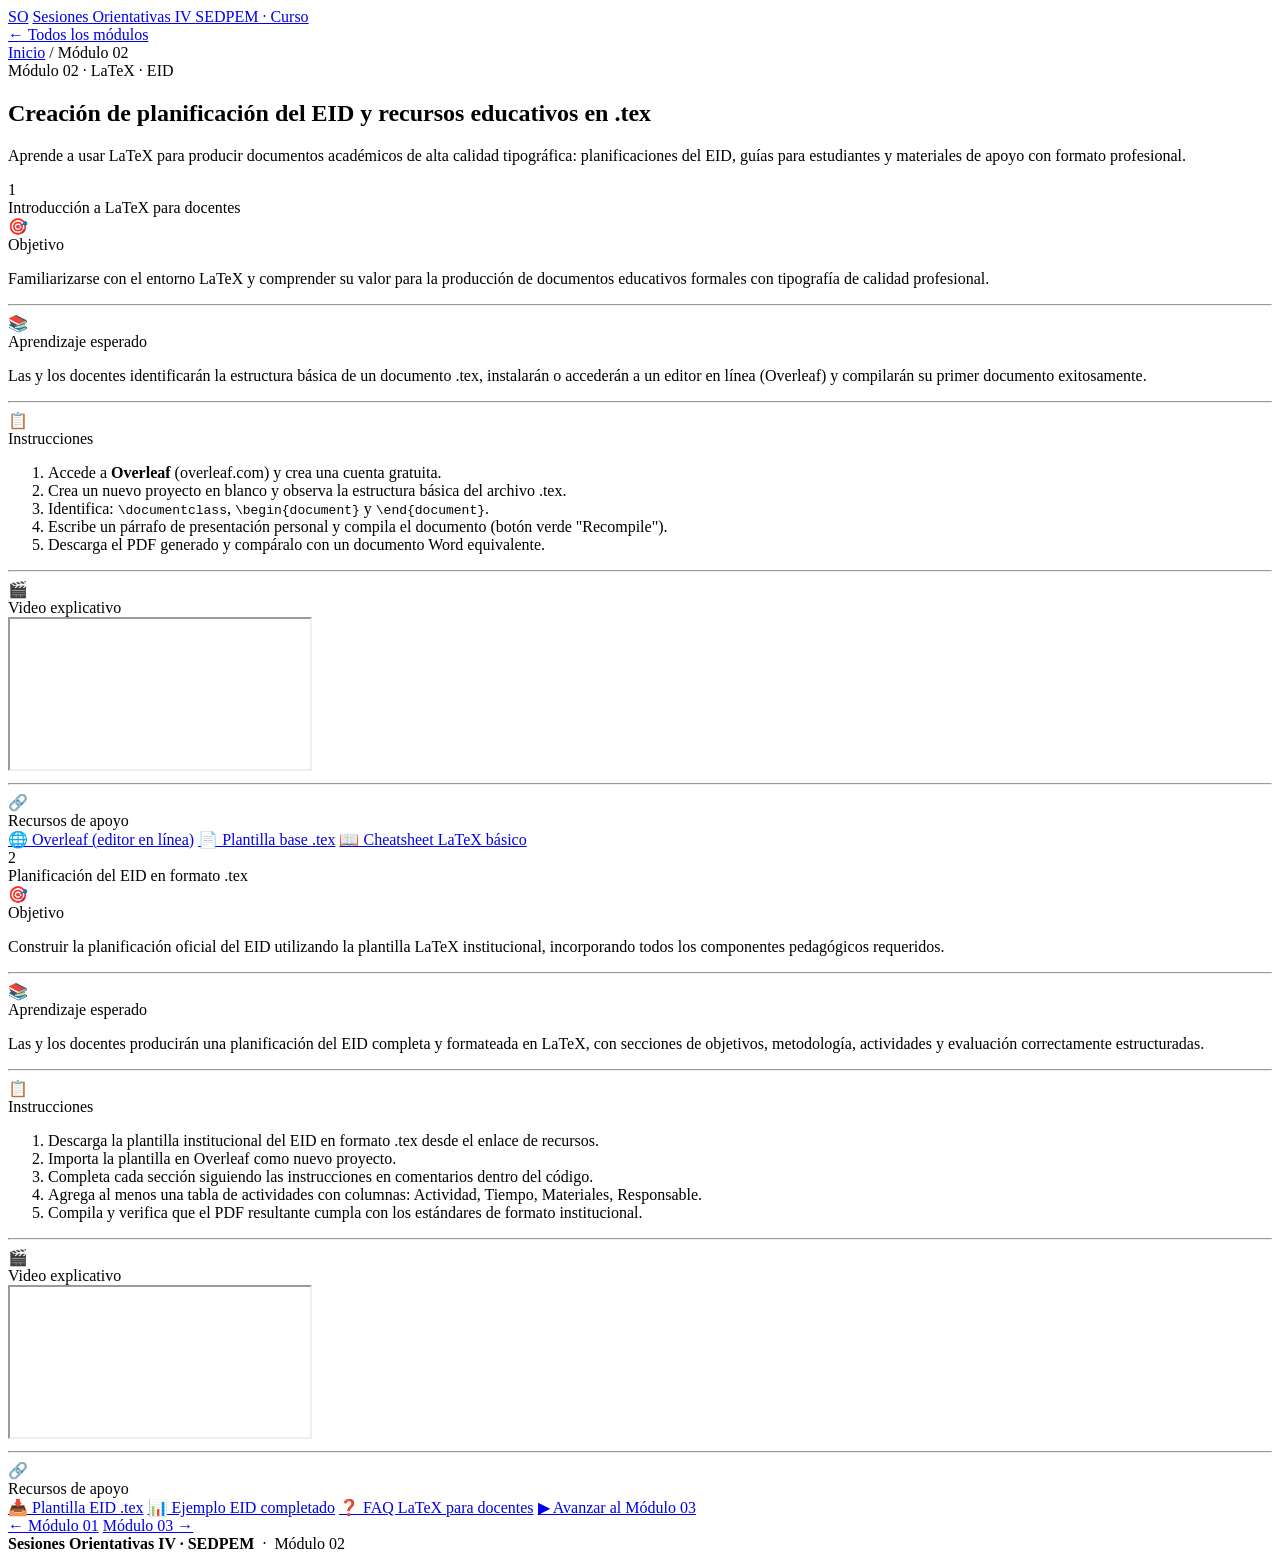
==== modulos/modulo-02.html @ b2e42f97 "Add files via upload" ====
<!DOCTYPE html>
<html lang="es">
<head>
  <meta charset="UTF-8">
  <meta name="viewport" content="width=device-width, initial-scale=1.0">
  <title>Módulo 02 – Sesiones Orientativas IV SEDPEM</title>
  <link rel="stylesheet" href="../css/styles.css">
</head>
<body>

  <header class="site-header">
    <div class="header-inner">
      <a href="../index.html" class="header-logo">SO</a>
      <a href="../index.html" class="header-title">
        Sesiones Orientativas IV
        <span>SEDPEM · Curso</span>
      </a>
      <nav class="header-nav">
        <a href="../index.html">← Todos los módulos</a>
      </nav>
    </div>
  </header>

  <section class="modulo-hero">
    <div class="modulo-hero-inner">
      <div class="breadcrumb">
        <a href="../index.html">Inicio</a>
        <span class="breadcrumb-sep">/</span>
        <span class="breadcrumb-current">Módulo 02</span>
      </div>
      <div class="modulo-hero-num">Módulo 02 · LaTeX · EID</div>
      <h1>Creación de planificación del EID y recursos educativos en .tex</h1>
      <p>Aprende a usar LaTeX para producir documentos académicos de alta calidad tipográfica: planificaciones del EID, guías para estudiantes y materiales de apoyo con formato profesional.</p>
    </div>
  </section>

  <div class="capsulas-container">

    <!-- ── CÁPSULA 1 ── -->
    <article class="capsula">
      <div class="capsula-header">
        <div class="capsula-num">1</div>
        <div class="capsula-titulo">Introducción a LaTeX para docentes</div>
      </div>
      <div class="capsula-body">

        <div class="capsula-bloque">
          <div class="bloque-label"><div class="bloque-label-icon">🎯</div> Objetivo</div>
          <p>Familiarizarse con el entorno LaTeX y comprender su valor para la producción de documentos educativos formales con tipografía de calidad profesional.</p>
        </div>

        <hr class="divider">

        <div class="capsula-bloque">
          <div class="bloque-label"><div class="bloque-label-icon">📚</div> Aprendizaje esperado</div>
          <p>Las y los docentes identificarán la estructura básica de un documento .tex, instalarán o accederán a un editor en línea (Overleaf) y compilarán su primer documento exitosamente.</p>
        </div>

        <hr class="divider">

        <div class="capsula-bloque">
          <div class="bloque-label"><div class="bloque-label-icon">📋</div> Instrucciones</div>
          <ol>
            <li>Accede a <strong>Overleaf</strong> (overleaf.com) y crea una cuenta gratuita.</li>
            <li>Crea un nuevo proyecto en blanco y observa la estructura básica del archivo .tex.</li>
            <li>Identifica: <code>\documentclass</code>, <code>\begin{document}</code> y <code>\end{document}</code>.</li>
            <li>Escribe un párrafo de presentación personal y compila el documento (botón verde "Recompile").</li>
            <li>Descarga el PDF generado y compáralo con un documento Word equivalente.</li>
          </ol>
        </div>

        <hr class="divider">

        <div class="capsula-bloque">
          <div class="bloque-label"><div class="bloque-label-icon">🎬</div> Video explicativo</div>
          <div class="video-wrapper">
            <iframe src="https://www.youtube.com/embed/VIDEO_ID_3" allowfullscreen loading="lazy" title="Introducción a LaTeX"></iframe>
          </div>
        </div>

        <hr class="divider">

        <div class="capsula-bloque">
          <div class="bloque-label"><div class="bloque-label-icon">🔗</div> Recursos de apoyo</div>
          <div class="botones-recursos">
            <a href="https://www.overleaf.com" target="_blank" class="btn-recurso">🌐 Overleaf (editor en línea)</a>
            <a href="#" target="_blank" class="btn-recurso secondary">📄 Plantilla base .tex</a>
            <a href="#" target="_blank" class="btn-recurso secondary">📖 Cheatsheet LaTeX básico</a>
          </div>
        </div>

      </div>
    </article>

    <!-- ── CÁPSULA 2 ── -->
    <article class="capsula">
      <div class="capsula-header">
        <div class="capsula-num">2</div>
        <div class="capsula-titulo">Planificación del EID en formato .tex</div>
      </div>
      <div class="capsula-body">

        <div class="capsula-bloque">
          <div class="bloque-label"><div class="bloque-label-icon">🎯</div> Objetivo</div>
          <p>Construir la planificación oficial del EID utilizando la plantilla LaTeX institucional, incorporando todos los componentes pedagógicos requeridos.</p>
        </div>

        <hr class="divider">

        <div class="capsula-bloque">
          <div class="bloque-label"><div class="bloque-label-icon">📚</div> Aprendizaje esperado</div>
          <p>Las y los docentes producirán una planificación del EID completa y formateada en LaTeX, con secciones de objetivos, metodología, actividades y evaluación correctamente estructuradas.</p>
        </div>

        <hr class="divider">

        <div class="capsula-bloque">
          <div class="bloque-label"><div class="bloque-label-icon">📋</div> Instrucciones</div>
          <ol>
            <li>Descarga la plantilla institucional del EID en formato .tex desde el enlace de recursos.</li>
            <li>Importa la plantilla en Overleaf como nuevo proyecto.</li>
            <li>Completa cada sección siguiendo las instrucciones en comentarios dentro del código.</li>
            <li>Agrega al menos una tabla de actividades con columnas: Actividad, Tiempo, Materiales, Responsable.</li>
            <li>Compila y verifica que el PDF resultante cumpla con los estándares de formato institucional.</li>
          </ol>
        </div>

        <hr class="divider">

        <div class="capsula-bloque">
          <div class="bloque-label"><div class="bloque-label-icon">🎬</div> Video explicativo</div>
          <div class="video-wrapper">
            <iframe src="https://www.youtube.com/embed/VIDEO_ID_4" allowfullscreen loading="lazy" title="Planificación EID en LaTeX"></iframe>
          </div>
        </div>

        <hr class="divider">

        <div class="capsula-bloque">
          <div class="bloque-label"><div class="bloque-label-icon">🔗</div> Recursos de apoyo</div>
          <div class="botones-recursos">
            <a href="#" target="_blank" class="btn-recurso">📥 Plantilla EID .tex</a>
            <a href="#" target="_blank" class="btn-recurso secondary">📊 Ejemplo EID completado</a>
            <a href="#" target="_blank" class="btn-recurso secondary">❓ FAQ LaTeX para docentes</a>
            <a href="modulo-03.html" class="btn-recurso dorado">▶ Avanzar al Módulo 03</a>
          </div>
        </div>

      </div>
    </article>

  </div>

  <div class="nav-modulos">
    <a href="modulo-01.html" class="nav-btn">← Módulo 01</a>
    <a href="modulo-03.html" class="nav-btn">Módulo 03 →</a>
  </div>

  <footer class="site-footer">
    <strong>Sesiones Orientativas IV · SEDPEM</strong> &nbsp;·&nbsp; Módulo 02
  </footer>

</body>
</html>
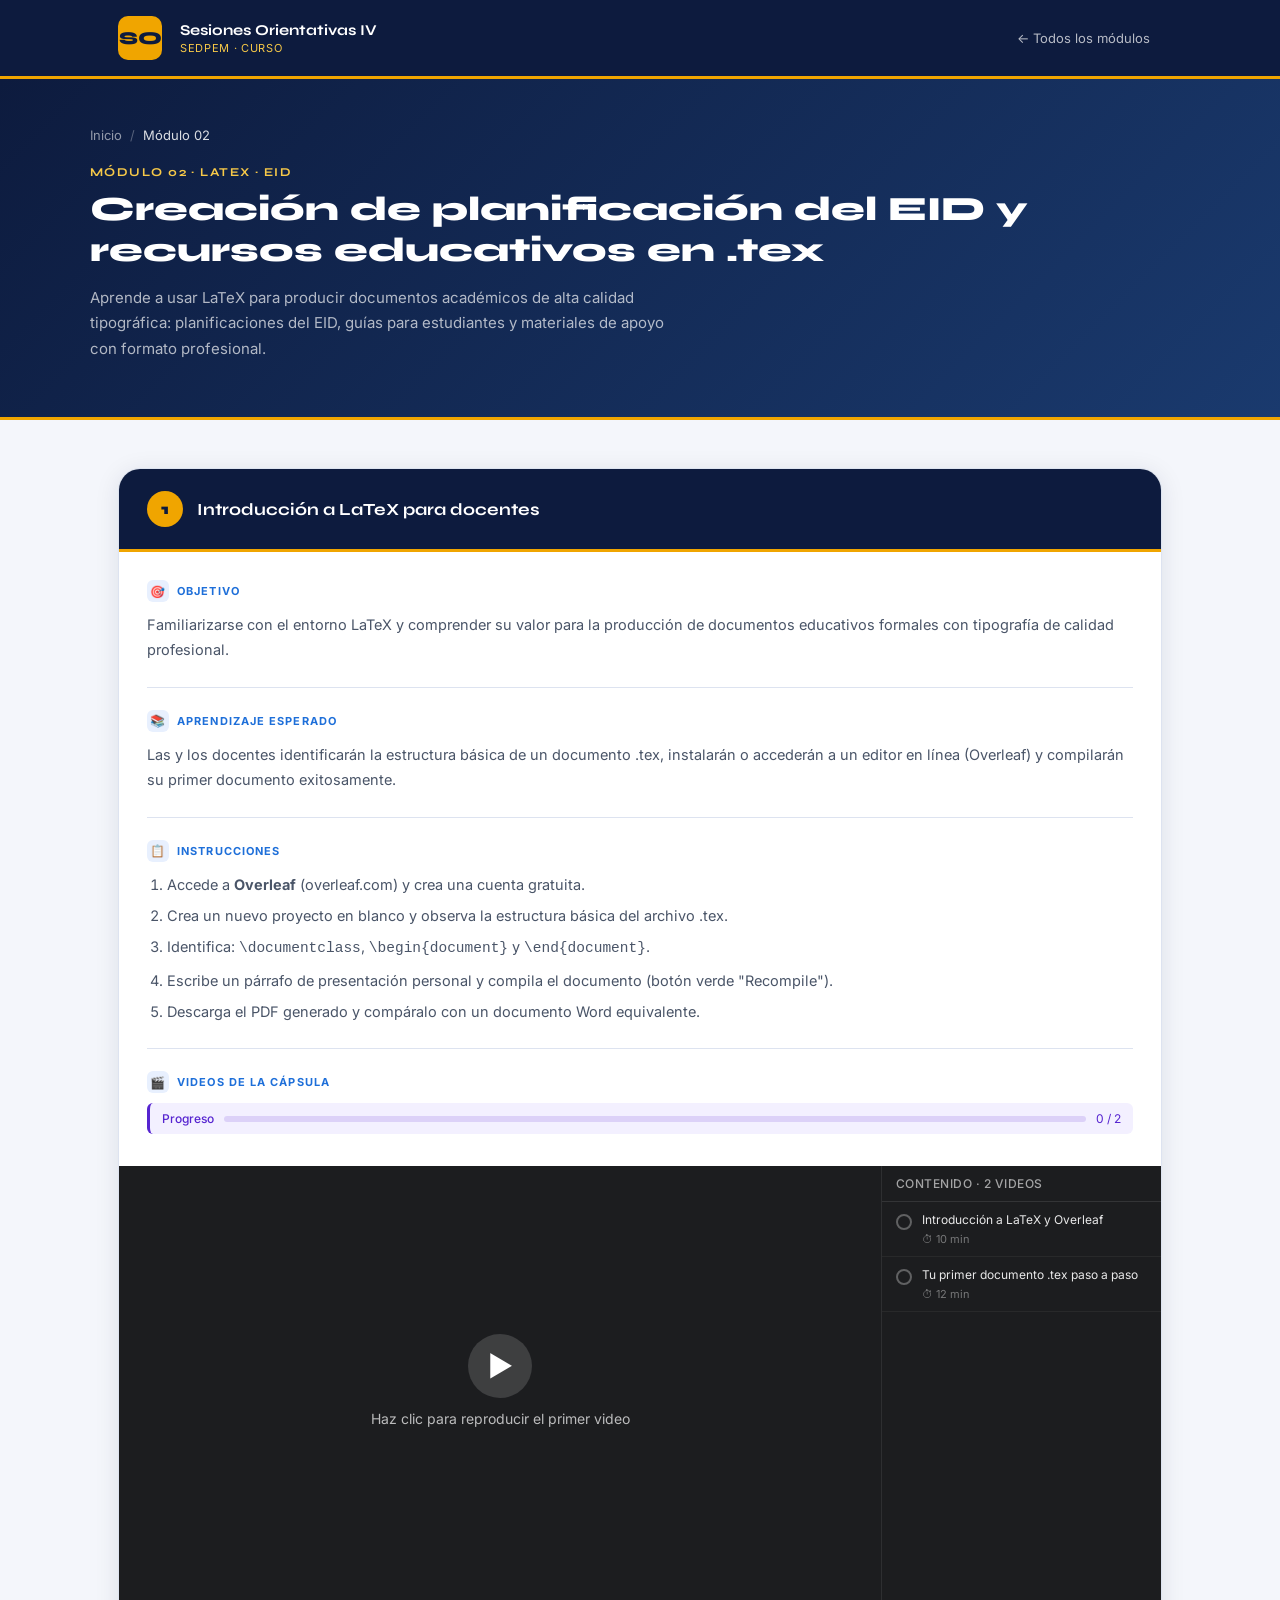
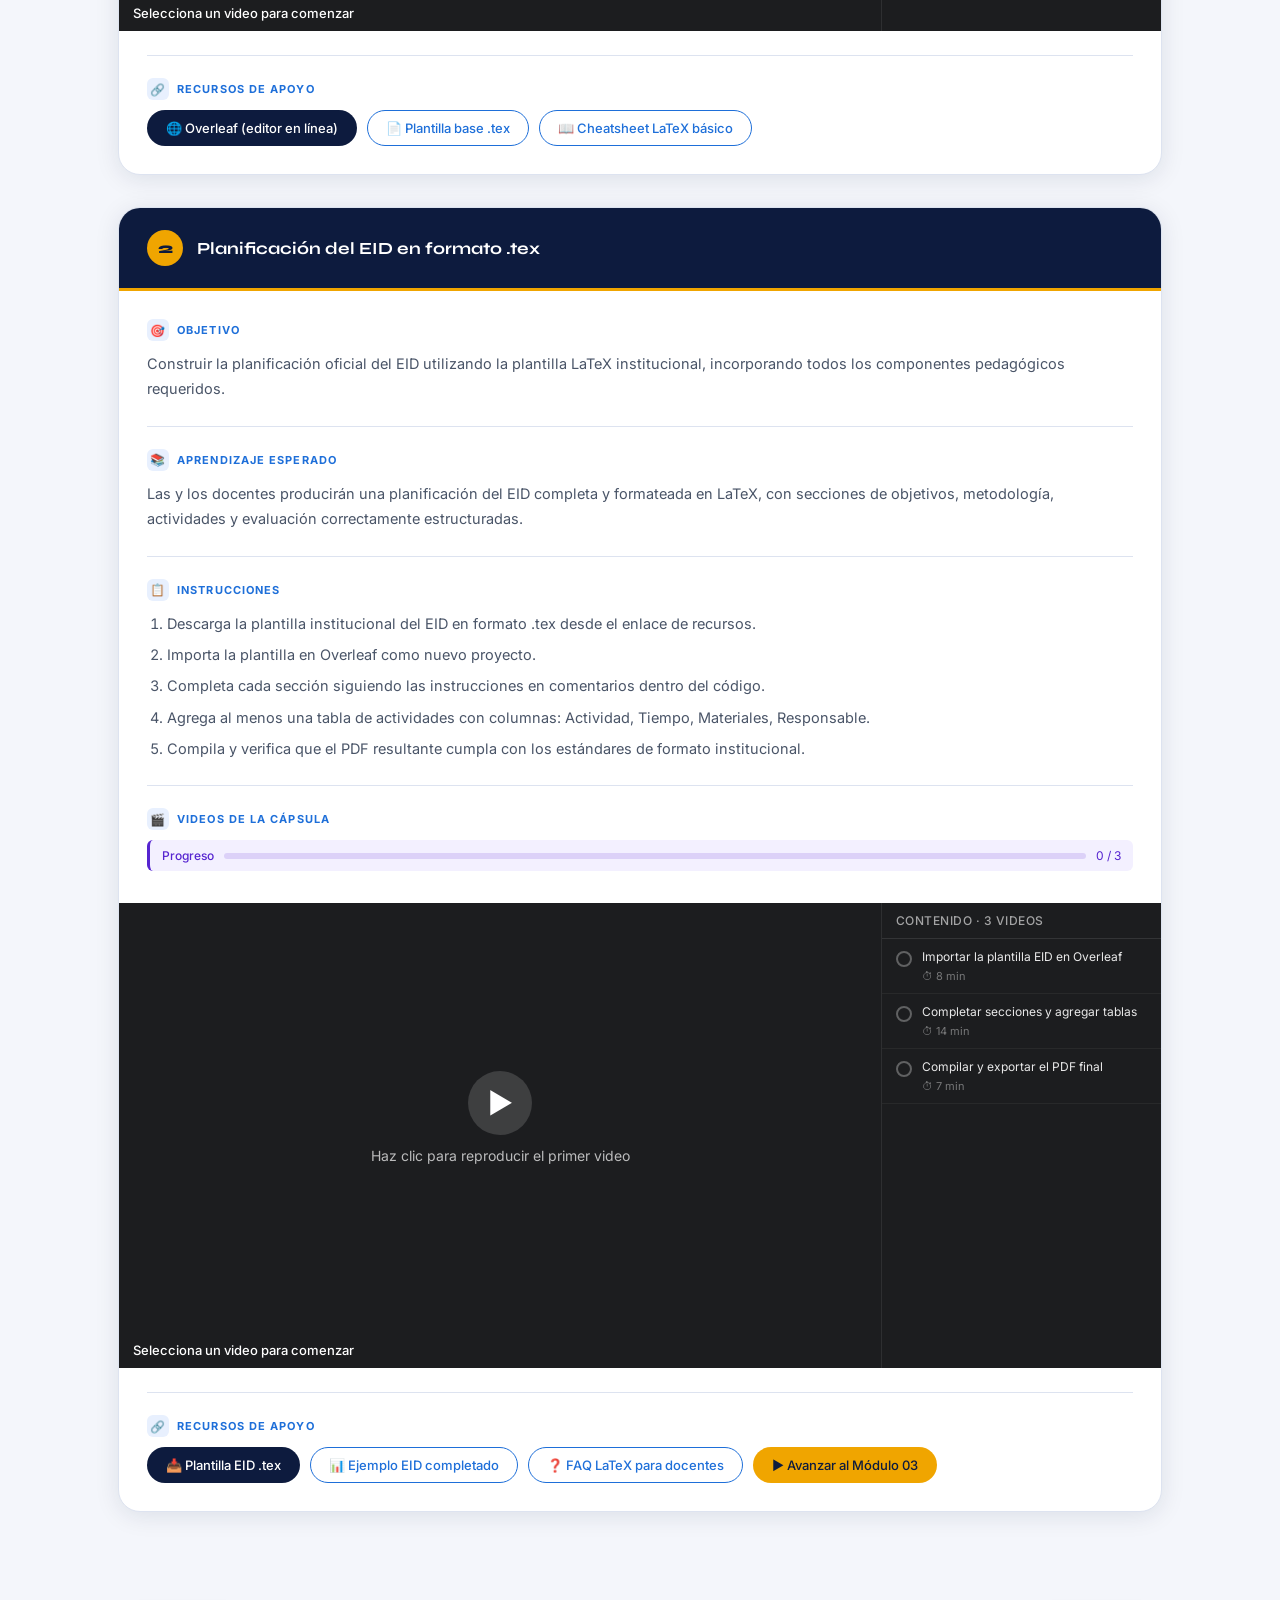
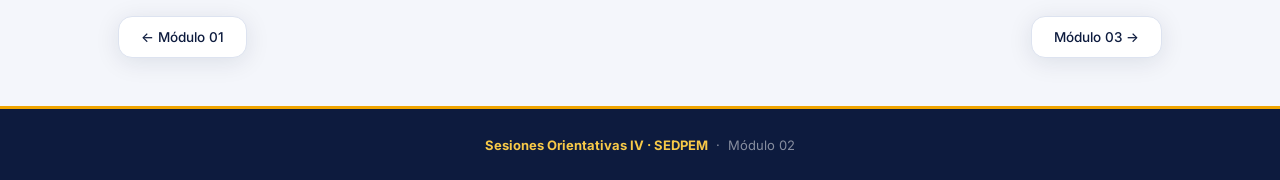
==== commit 2c55d57c: "Update modulo-02.html" ====
--- a/modulos/modulo-02.html
+++ b/modulos/modulo-02.html
@@ -71,10 +71,61 @@
 
         <hr class="divider">
 
-        <div class="capsula-bloque">
-          <div class="bloque-label"><div class="bloque-label-icon">🎬</div> Video explicativo</div>
-          <div class="video-wrapper">
-            <iframe src="https://www.youtube.com/embed/VIDEO_ID_3" allowfullscreen loading="lazy" title="Introducción a LaTeX"></iframe>
+        <!-- ── VIDEO PLAYER CÁPSULA 1 ── -->
+        <div class="capsula-bloque video-bloque-fullwidth">
+          <div style="padding: 0 28px 1rem;">
+            <div class="bloque-label"><div class="bloque-label-icon">🎬</div> Videos de la cápsula</div>
+            <div class="capsula-progress" id="progress-c1">
+              <span class="progress-label">Progreso</span>
+              <div class="progress-bar-track">
+                <div class="progress-bar-fill" id="fill-c1" style="width: 0%"></div>
+              </div>
+              <span class="progress-count" id="count-c1">0 / 2</span>
+            </div>
+          </div>
+
+          <div class="video-player-section">
+            <div class="video-player-layout">
+
+              <div class="video-main">
+                <div class="video-embed-wrapper">
+                  <div class="video-placeholder" id="placeholder-c1" onclick="playVideo('c1', 0)">
+                    <div class="video-placeholder-icon">▶</div>
+                    <div class="video-placeholder-title">Haz clic para reproducir el primer video</div>
+                  </div>
+                  <iframe id="player-c1" src="" allowfullscreen loading="lazy" title="Video cápsula 1" style="display:none;"></iframe>
+                </div>
+                <div class="video-info-bar">
+                  <span class="video-info-title" id="title-c1">Selecciona un video para comenzar</span>
+                  <span class="video-info-meta" id="meta-c1"></span>
+                </div>
+              </div>
+
+              <div class="video-sidebar">
+                <div class="sidebar-header">Contenido · 2 videos</div>
+                <div class="sidebar-list" id="list-c1">
+
+                  <div class="video-item" onclick="playVideo('c1', 0)" data-index="0">
+                    <div class="item-check" id="check-c1-0"></div>
+                    <div class="item-info">
+                      <div class="item-title">Introducción a LaTeX y Overleaf</div>
+                      <div class="item-now-playing">▶ Reproduciendo</div>
+                      <div class="item-duration">⏱ 10 min</div>
+                    </div>
+                  </div>
+
+                  <div class="video-item" onclick="playVideo('c1', 1)" data-index="1">
+                    <div class="item-check" id="check-c1-1"></div>
+                    <div class="item-info">
+                      <div class="item-title">Tu primer documento .tex paso a paso</div>
+                      <div class="item-now-playing">▶ Reproduciendo</div>
+                      <div class="item-duration">⏱ 12 min</div>
+                    </div>
+                  </div>
+
+                </div>
+              </div>
+            </div>
           </div>
         </div>
 
@@ -127,10 +178,70 @@
 
         <hr class="divider">
 
-        <div class="capsula-bloque">
-          <div class="bloque-label"><div class="bloque-label-icon">🎬</div> Video explicativo</div>
-          <div class="video-wrapper">
-            <iframe src="https://www.youtube.com/embed/VIDEO_ID_4" allowfullscreen loading="lazy" title="Planificación EID en LaTeX"></iframe>
+        <!-- ── VIDEO PLAYER CÁPSULA 2 ── -->
+        <div class="capsula-bloque video-bloque-fullwidth">
+          <div style="padding: 0 28px 1rem;">
+            <div class="bloque-label"><div class="bloque-label-icon">🎬</div> Videos de la cápsula</div>
+            <div class="capsula-progress" id="progress-c2">
+              <span class="progress-label">Progreso</span>
+              <div class="progress-bar-track">
+                <div class="progress-bar-fill" id="fill-c2" style="width: 0%"></div>
+              </div>
+              <span class="progress-count" id="count-c2">0 / 3</span>
+            </div>
+          </div>
+
+          <div class="video-player-section">
+            <div class="video-player-layout">
+
+              <div class="video-main">
+                <div class="video-embed-wrapper">
+                  <div class="video-placeholder" id="placeholder-c2" onclick="playVideo('c2', 0)">
+                    <div class="video-placeholder-icon">▶</div>
+                    <div class="video-placeholder-title">Haz clic para reproducir el primer video</div>
+                  </div>
+                  <iframe id="player-c2" src="" allowfullscreen loading="lazy" title="Video cápsula 2" style="display:none;"></iframe>
+                </div>
+                <div class="video-info-bar">
+                  <span class="video-info-title" id="title-c2">Selecciona un video para comenzar</span>
+                  <span class="video-info-meta" id="meta-c2"></span>
+                </div>
+              </div>
+
+              <div class="video-sidebar">
+                <div class="sidebar-header">Contenido · 3 videos</div>
+                <div class="sidebar-list" id="list-c2">
+
+                  <div class="video-item" onclick="playVideo('c2', 0)" data-index="0">
+                    <div class="item-check" id="check-c2-0"></div>
+                    <div class="item-info">
+                      <div class="item-title">Importar la plantilla EID en Overleaf</div>
+                      <div class="item-now-playing">▶ Reproduciendo</div>
+                      <div class="item-duration">⏱ 8 min</div>
+                    </div>
+                  </div>
+
+                  <div class="video-item" onclick="playVideo('c2', 1)" data-index="1">
+                    <div class="item-check" id="check-c2-1"></div>
+                    <div class="item-info">
+                      <div class="item-title">Completar secciones y agregar tablas</div>
+                      <div class="item-now-playing">▶ Reproduciendo</div>
+                      <div class="item-duration">⏱ 14 min</div>
+                    </div>
+                  </div>
+
+                  <div class="video-item" onclick="playVideo('c2', 2)" data-index="2">
+                    <div class="item-check" id="check-c2-2"></div>
+                    <div class="item-info">
+                      <div class="item-title">Compilar y exportar el PDF final</div>
+                      <div class="item-now-playing">▶ Reproduciendo</div>
+                      <div class="item-duration">⏱ 7 min</div>
+                    </div>
+                  </div>
+
+                </div>
+              </div>
+            </div>
           </div>
         </div>
 
@@ -160,5 +271,60 @@
     <strong>Sesiones Orientativas IV · SEDPEM</strong> &nbsp;·&nbsp; Módulo 02
   </footer>
 
+  <script>
+    const videoData = {
+      c1: [
+        { id: 'VIDEO_ID_1A', title: 'Introducción a LaTeX y Overleaf',           duration: '10 min' },
+        { id: 'VIDEO_ID_1B', title: 'Tu primer documento .tex paso a paso',       duration: '12 min' },
+      ],
+      c2: [
+        { id: 'VIDEO_ID_2A', title: 'Importar la plantilla EID en Overleaf',      duration: '8 min'  },
+        { id: 'VIDEO_ID_2B', title: 'Completar secciones y agregar tablas',       duration: '14 min' },
+        { id: 'VIDEO_ID_2C', title: 'Compilar y exportar el PDF final',           duration: '7 min'  },
+      ]
+    };
+
+    const watched = { c1: new Set(), c2: new Set() };
+
+    function playVideo(capsule, index) {
+      const video = videoData[capsule][index];
+
+      const placeholder = document.getElementById('placeholder-' + capsule);
+      const player      = document.getElementById('player-' + capsule);
+      placeholder.style.display = 'none';
+      player.style.display      = 'block';
+      player.src = 'https://www.youtube.com/embed/' + video.id + '?autoplay=1&rel=0';
+
+      document.getElementById('title-' + capsule).textContent = video.title;
+      document.getElementById('meta-'  + capsule).textContent = video.duration;
+
+      document.querySelectorAll('#list-' + capsule + ' .video-item').forEach((item, i) => {
+        item.classList.toggle('active', i === index);
+      });
+
+      watched[capsule].add(index);
+      updateProgress(capsule);
+    }
+
+    function updateProgress(capsule) {
+      const total = videoData[capsule].length;
+      const done  = watched[capsule].size;
+      const pct   = Math.round((done / total) * 100);
+
+      document.getElementById('fill-'  + capsule).style.width  = pct + '%';
+      document.getElementById('count-' + capsule).textContent  = done + ' / ' + total;
+
+      watched[capsule].forEach(i => {
+        const check = document.getElementById('check-' + capsule + '-' + i);
+        if (check) {
+          check.style.background  = '#5624d0';
+          check.style.borderColor = '#5624d0';
+          check.textContent       = '✓';
+          check.closest('.video-item').classList.add('completed');
+        }
+      });
+    }
+  </script>
+
 </body>
 </html>
--- a/css/styles.css
+++ b/css/styles.css
@@ -0,0 +1,814 @@
+@import url('https://fonts.googleapis.com/css2?family=Syne:wght@400;600;700;800&family=Inter:wght@400;500;600&display=swap');
+
+:root {
+  --azul-oscuro: #0d1b3e;
+  --azul-medio: #1a3a6e;
+  --azul-acento: #1e6fd9;
+  --azul-claro: #4a9ff5;
+  --dorado: #f0a500;
+  --dorado-claro: #f7c948;
+  --blanco: #ffffff;
+  --gris-claro: #f4f6fb;
+  --gris-texto: #4a5568;
+  --borde: #dde3f0;
+  --sombra: 0 4px 24px rgba(13, 27, 62, 0.10);
+  --sombra-hover: 0 8px 32px rgba(13, 27, 62, 0.18);
+  --radio: 14px;
+  --radio-grande: 22px;
+}
+
+*, *::before, *::after { box-sizing: border-box; margin: 0; padding: 0; }
+
+html { scroll-behavior: smooth; }
+
+body {
+  font-family: 'Inter', sans-serif;
+  background: var(--gris-claro);
+  color: var(--azul-oscuro);
+  min-height: 100vh;
+}
+
+/* ── HEADER ─────────────────────────────────────────────── */
+.site-header {
+  background: var(--azul-oscuro);
+  padding: 0;
+  position: sticky;
+  top: 0;
+  z-index: 100;
+  border-bottom: 3px solid var(--dorado);
+}
+
+.header-inner {
+  max-width: 1100px;
+  margin: 0 auto;
+  padding: 16px 28px;
+  display: flex;
+  align-items: center;
+  gap: 18px;
+}
+
+.header-logo {
+  width: 44px;
+  height: 44px;
+  background: var(--dorado);
+  border-radius: 10px;
+  display: flex;
+  align-items: center;
+  justify-content: center;
+  font-family: 'Syne', sans-serif;
+  font-weight: 800;
+  font-size: 18px;
+  color: var(--azul-oscuro);
+  flex-shrink: 0;
+  text-decoration: none;
+}
+
+.header-title {
+  font-family: 'Syne', sans-serif;
+  font-weight: 700;
+  font-size: 15px;
+  color: var(--blanco);
+  line-height: 1.3;
+  text-decoration: none;
+}
+
+.header-title span {
+  display: block;
+  font-size: 11px;
+  font-weight: 400;
+  font-family: 'Inter', sans-serif;
+  color: var(--dorado-claro);
+  letter-spacing: 0.06em;
+  text-transform: uppercase;
+}
+
+.header-nav {
+  margin-left: auto;
+  display: flex;
+  gap: 6px;
+  align-items: center;
+}
+
+.header-nav a {
+  color: rgba(255,255,255,0.7);
+  text-decoration: none;
+  font-size: 13px;
+  padding: 6px 12px;
+  border-radius: 8px;
+  transition: all .2s;
+}
+
+.header-nav a:hover {
+  background: rgba(255,255,255,0.1);
+  color: var(--blanco);
+}
+
+/* ── HERO (index) ───────────────────────────────────────── */
+.hero {
+  background: linear-gradient(135deg, var(--azul-oscuro) 0%, var(--azul-medio) 100%);
+  padding: 72px 28px 80px;
+  text-align: center;
+  position: relative;
+  overflow: hidden;
+}
+
+.hero::before {
+  content: '';
+  position: absolute;
+  inset: 0;
+  background: radial-gradient(ellipse at 70% 40%, rgba(30,111,217,0.22) 0%, transparent 60%),
+              radial-gradient(ellipse at 20% 80%, rgba(240,165,0,0.12) 0%, transparent 50%);
+}
+
+.hero-content { position: relative; max-width: 720px; margin: 0 auto; }
+
+.hero-badge {
+  display: inline-block;
+  background: rgba(240,165,0,0.15);
+  border: 1px solid rgba(240,165,0,0.4);
+  color: var(--dorado-claro);
+  font-size: 12px;
+  font-weight: 600;
+  letter-spacing: 0.1em;
+  text-transform: uppercase;
+  padding: 6px 16px;
+  border-radius: 999px;
+  margin-bottom: 22px;
+}
+
+.hero h1 {
+  font-family: 'Syne', sans-serif;
+  font-size: clamp(26px, 4.5vw, 42px);
+  font-weight: 800;
+  color: var(--blanco);
+  line-height: 1.18;
+  margin-bottom: 18px;
+}
+
+.hero h1 em {
+  font-style: normal;
+  color: var(--dorado-claro);
+}
+
+.hero-desc {
+  font-size: 16px;
+  color: rgba(255,255,255,0.72);
+  line-height: 1.7;
+  max-width: 560px;
+  margin: 0 auto 32px;
+}
+
+.hero-stats {
+  display: flex;
+  justify-content: center;
+  gap: 32px;
+  flex-wrap: wrap;
+}
+
+.hero-stat { text-align: center; }
+
+.hero-stat strong {
+  display: block;
+  font-family: 'Syne', sans-serif;
+  font-size: 26px;
+  font-weight: 700;
+  color: var(--dorado-claro);
+}
+
+.hero-stat span {
+  font-size: 12px;
+  color: rgba(255,255,255,0.55);
+  text-transform: uppercase;
+  letter-spacing: 0.06em;
+}
+
+/* ── MODULOS GRID (index) ────────────────────────────────── */
+.modulos-section {
+  max-width: 1100px;
+  margin: 0 auto;
+  padding: 60px 28px;
+}
+
+.section-label {
+  font-size: 12px;
+  font-weight: 600;
+  letter-spacing: 0.12em;
+  text-transform: uppercase;
+  color: var(--azul-acento);
+  margin-bottom: 10px;
+}
+
+.section-titulo {
+  font-family: 'Syne', sans-serif;
+  font-size: clamp(20px, 3vw, 28px);
+  font-weight: 700;
+  color: var(--azul-oscuro);
+  margin-bottom: 36px;
+}
+
+.modulos-grid {
+  display: grid;
+  grid-template-columns: repeat(auto-fill, minmax(290px, 1fr));
+  gap: 22px;
+}
+
+.modulo-card {
+  background: var(--blanco);
+  border: 1px solid var(--borde);
+  border-radius: var(--radio-grande);
+  padding: 28px;
+  text-decoration: none;
+  color: inherit;
+  display: flex;
+  flex-direction: column;
+  gap: 14px;
+  transition: all .25s ease;
+  position: relative;
+  overflow: hidden;
+}
+
+.modulo-card::before {
+  content: '';
+  position: absolute;
+  top: 0; left: 0; right: 0;
+  height: 4px;
+  background: var(--card-color, var(--azul-acento));
+  border-radius: var(--radio-grande) var(--radio-grande) 0 0;
+}
+
+.modulo-card:hover {
+  box-shadow: var(--sombra-hover);
+  transform: translateY(-3px);
+  border-color: transparent;
+}
+
+.modulo-num {
+  font-family: 'Syne', sans-serif;
+  font-size: 12px;
+  font-weight: 700;
+  letter-spacing: 0.1em;
+  text-transform: uppercase;
+  color: var(--gris-texto);
+}
+
+.modulo-icon {
+  width: 48px;
+  height: 48px;
+  border-radius: 12px;
+  display: flex;
+  align-items: center;
+  justify-content: center;
+  font-size: 22px;
+  background: var(--card-bg, #e8f0fe);
+  flex-shrink: 0;
+}
+
+.modulo-card h3 {
+  font-family: 'Syne', sans-serif;
+  font-size: 16px;
+  font-weight: 700;
+  line-height: 1.35;
+  color: var(--azul-oscuro);
+}
+
+.modulo-desc {
+  font-size: 13.5px;
+  color: var(--gris-texto);
+  line-height: 1.6;
+  flex: 1;
+}
+
+.modulo-tag {
+  align-self: flex-start;
+  font-size: 11px;
+  font-weight: 600;
+  padding: 4px 10px;
+  border-radius: 999px;
+  background: var(--card-bg, #e8f0fe);
+  color: var(--card-color, var(--azul-acento));
+}
+
+.modulo-extra .modulo-tag {
+  background: #fff3cd;
+  color: #856404;
+}
+
+.modulo-arrow {
+  font-size: 18px;
+  color: var(--card-color, var(--azul-acento));
+  align-self: flex-end;
+  transition: transform .2s;
+}
+
+.modulo-card:hover .modulo-arrow { transform: translateX(4px); }
+
+/* ── FOOTER ─────────────────────────────────────────────── */
+.site-footer {
+  background: var(--azul-oscuro);
+  color: rgba(255,255,255,0.5);
+  text-align: center;
+  padding: 28px;
+  font-size: 13px;
+  border-top: 3px solid var(--dorado);
+}
+
+.site-footer strong { color: var(--dorado-claro); }
+
+/* ── MODULO PAGE ────────────────────────────────────────── */
+.modulo-hero {
+  background: linear-gradient(135deg, var(--azul-oscuro) 0%, var(--azul-medio) 100%);
+  padding: 48px 28px 56px;
+  border-bottom: 3px solid var(--dorado);
+}
+
+.modulo-hero-inner {
+  max-width: 1100px;
+  margin: 0 auto;
+}
+
+.breadcrumb {
+  display: flex;
+  align-items: center;
+  gap: 8px;
+  font-size: 13px;
+  margin-bottom: 22px;
+}
+
+.breadcrumb a {
+  color: rgba(255,255,255,0.55);
+  text-decoration: none;
+  transition: color .2s;
+}
+
+.breadcrumb a:hover { color: var(--dorado-claro); }
+
+.breadcrumb-sep { color: rgba(255,255,255,0.3); }
+
+.breadcrumb-current { color: rgba(255,255,255,0.85); }
+
+.modulo-hero-num {
+  font-family: 'Syne', sans-serif;
+  font-size: 12px;
+  font-weight: 700;
+  letter-spacing: 0.12em;
+  text-transform: uppercase;
+  color: var(--dorado-claro);
+  margin-bottom: 10px;
+}
+
+.modulo-hero h1 {
+  font-family: 'Syne', sans-serif;
+  font-size: clamp(22px, 3.5vw, 34px);
+  font-weight: 800;
+  color: var(--blanco);
+  line-height: 1.2;
+  margin-bottom: 14px;
+}
+
+.modulo-hero p {
+  font-size: 15px;
+  color: rgba(255,255,255,0.68);
+  line-height: 1.7;
+  max-width: 600px;
+}
+
+/* ── CAPSULAS ───────────────────────────────────────────── */
+.capsulas-container {
+  max-width: 1100px;
+  margin: 0 auto;
+  padding: 48px 28px 72px;
+}
+
+.capsula {
+  background: var(--blanco);
+  border: 1px solid var(--borde);
+  border-radius: var(--radio-grande);
+  margin-bottom: 32px;
+  overflow: hidden;
+  box-shadow: var(--sombra);
+}
+
+.capsula-header {
+  padding: 22px 28px;
+  background: var(--azul-oscuro);
+  display: flex;
+  align-items: center;
+  gap: 14px;
+  border-bottom: 3px solid var(--dorado);
+}
+
+.capsula-num {
+  width: 36px; height: 36px;
+  border-radius: 50%;
+  background: var(--dorado);
+  display: flex; align-items: center; justify-content: center;
+  font-family: 'Syne', sans-serif;
+  font-weight: 800;
+  font-size: 15px;
+  color: var(--azul-oscuro);
+  flex-shrink: 0;
+}
+
+.capsula-titulo {
+  font-family: 'Syne', sans-serif;
+  font-size: 17px;
+  font-weight: 700;
+  color: var(--blanco);
+}
+
+.capsula-body { padding: 28px; }
+
+.capsula-bloque { margin-bottom: 24px; }
+
+.capsula-bloque:last-child { margin-bottom: 0; }
+
+.bloque-label {
+  display: flex;
+  align-items: center;
+  gap: 8px;
+  font-size: 11px;
+  font-weight: 700;
+  letter-spacing: 0.1em;
+  text-transform: uppercase;
+  color: var(--azul-acento);
+  margin-bottom: 10px;
+}
+
+.bloque-label-icon {
+  width: 22px; height: 22px;
+  background: #e8f0fe;
+  border-radius: 6px;
+  display: flex; align-items: center; justify-content: center;
+  font-size: 12px;
+}
+
+.capsula-bloque p, .capsula-bloque li {
+  font-size: 14.5px;
+  color: var(--gris-texto);
+  line-height: 1.75;
+}
+
+.capsula-bloque ol, .capsula-bloque ul { padding-left: 20px; }
+
+.capsula-bloque li { margin-bottom: 6px; }
+
+.divider {
+  border: none;
+  border-top: 1px solid var(--borde);
+  margin: 22px 0;
+}
+
+/* ── VIDEO (legacy wrapper) ─────────────────────────────── */
+.video-wrapper {
+  position: relative;
+  padding-top: 56.25%;
+  border-radius: 12px;
+  overflow: hidden;
+  background: #000;
+}
+
+.video-wrapper iframe {
+  position: absolute;
+  top: 0; left: 0;
+  width: 100%; height: 100%;
+  border: none;
+}
+
+/* ── BOTONES RECURSO ────────────────────────────────────── */
+.botones-recursos {
+  display: flex;
+  flex-wrap: wrap;
+  gap: 10px;
+  margin-top: 4px;
+}
+
+.btn-recurso {
+  display: inline-flex;
+  align-items: center;
+  gap: 7px;
+  background: var(--azul-oscuro);
+  color: var(--blanco);
+  text-decoration: none;
+  font-size: 13px;
+  font-weight: 500;
+  padding: 9px 18px;
+  border-radius: 999px;
+  transition: all .2s;
+  border: 1.5px solid transparent;
+}
+
+.btn-recurso:hover {
+  background: var(--azul-acento);
+  transform: translateY(-1px);
+}
+
+.btn-recurso.secondary {
+  background: transparent;
+  color: var(--azul-acento);
+  border-color: var(--azul-acento);
+}
+
+.btn-recurso.secondary:hover {
+  background: var(--azul-acento);
+  color: var(--blanco);
+}
+
+.btn-recurso.dorado {
+  background: var(--dorado);
+  color: var(--azul-oscuro);
+}
+
+.btn-recurso.dorado:hover { background: var(--dorado-claro); }
+
+/* ── NAV MODULOS ────────────────────────────────────────── */
+.nav-modulos {
+  max-width: 1100px;
+  margin: 0 auto 48px;
+  padding: 0 28px;
+  display: flex;
+  justify-content: space-between;
+  gap: 16px;
+}
+
+.nav-btn {
+  display: inline-flex;
+  align-items: center;
+  gap: 8px;
+  background: var(--blanco);
+  border: 1px solid var(--borde);
+  color: var(--azul-oscuro);
+  text-decoration: none;
+  padding: 12px 22px;
+  border-radius: var(--radio);
+  font-size: 13.5px;
+  font-weight: 500;
+  transition: all .2s;
+  box-shadow: var(--sombra);
+}
+
+.nav-btn:hover {
+  background: var(--azul-oscuro);
+  color: var(--blanco);
+  border-color: var(--azul-oscuro);
+}
+
+/* ── VIDEO PLAYER UDEMY-STYLE ───────────────────────────── */
+.video-bloque-fullwidth {
+  margin-left: -28px;
+  margin-right: -28px;
+}
+
+.video-player-section {
+  background: #1c1d1f;
+  overflow: hidden;
+  margin: 0 0 1.5rem 0;
+}
+
+.video-player-layout {
+  display: flex;
+  min-height: 400px;
+}
+
+.video-main {
+  flex: 1;
+  display: flex;
+  flex-direction: column;
+  background: #000;
+}
+
+.video-embed-wrapper {
+  position: relative;
+  width: 100%;
+  padding-top: 56.25%;
+  background: #000;
+}
+
+.video-embed-wrapper iframe {
+  position: absolute;
+  inset: 0;
+  width: 100%;
+  height: 100%;
+  border: none;
+}
+
+.video-embed-wrapper .video-placeholder {
+  position: absolute;
+  inset: 0;
+  display: flex;
+  flex-direction: column;
+  align-items: center;
+  justify-content: center;
+  background: #1c1d1f;
+  color: #fff;
+  gap: 12px;
+  cursor: pointer;
+}
+
+.video-placeholder-icon {
+  width: 64px;
+  height: 64px;
+  background: rgba(255,255,255,0.15);
+  border-radius: 50%;
+  display: flex;
+  align-items: center;
+  justify-content: center;
+  font-size: 28px;
+  transition: background 0.2s;
+}
+
+.video-placeholder:hover .video-placeholder-icon {
+  background: rgba(255,255,255,0.25);
+}
+
+.video-placeholder-title {
+  font-size: 14px;
+  color: rgba(255,255,255,0.7);
+  text-align: center;
+  padding: 0 1rem;
+  max-width: 300px;
+}
+
+.video-info-bar {
+  background: #1c1d1f;
+  padding: 10px 14px;
+  display: flex;
+  align-items: center;
+  justify-content: space-between;
+  gap: 12px;
+}
+
+.video-info-title {
+  font-size: 13px;
+  font-weight: 500;
+  color: #fff;
+  flex: 1;
+  white-space: nowrap;
+  overflow: hidden;
+  text-overflow: ellipsis;
+}
+
+.video-info-meta {
+  font-size: 12px;
+  color: rgba(255,255,255,0.55);
+  white-space: nowrap;
+}
+
+.video-sidebar {
+  width: 280px;
+  background: #1c1d1f;
+  border-left: 1px solid rgba(255,255,255,0.08);
+  display: flex;
+  flex-direction: column;
+  overflow: hidden;
+}
+
+.sidebar-header {
+  padding: 10px 14px;
+  border-bottom: 1px solid rgba(255,255,255,0.1);
+  font-size: 12px;
+  font-weight: 500;
+  color: rgba(255,255,255,0.6);
+  text-transform: uppercase;
+  letter-spacing: 0.04em;
+}
+
+.sidebar-list {
+  flex: 1;
+  overflow-y: auto;
+  max-height: 340px;
+  scrollbar-width: thin;
+  scrollbar-color: rgba(255,255,255,0.2) transparent;
+}
+
+.sidebar-list::-webkit-scrollbar { width: 4px; }
+.sidebar-list::-webkit-scrollbar-thumb {
+  background: rgba(255,255,255,0.2);
+  border-radius: 2px;
+}
+
+.video-item {
+  display: flex;
+  align-items: flex-start;
+  gap: 10px;
+  padding: 10px 14px;
+  cursor: pointer;
+  border-bottom: 1px solid rgba(255,255,255,0.05);
+  transition: background 0.15s;
+}
+
+.video-item:hover { background: rgba(255,255,255,0.06); }
+
+.video-item.active {
+  background: rgba(255,255,255,0.1);
+  border-left: 3px solid #a435f0;
+}
+
+.video-item.completed .item-check {
+  background: #5624d0;
+  border-color: #5624d0;
+}
+
+.item-check {
+  width: 16px;
+  height: 16px;
+  border-radius: 50%;
+  border: 2px solid rgba(255,255,255,0.3);
+  flex-shrink: 0;
+  margin-top: 2px;
+  display: flex;
+  align-items: center;
+  justify-content: center;
+  font-size: 9px;
+  color: #fff;
+}
+
+.item-info { flex: 1; min-width: 0; }
+
+.item-title {
+  font-size: 12px;
+  color: rgba(255,255,255,0.9);
+  line-height: 1.4;
+  margin-bottom: 3px;
+}
+
+.video-item.active .item-title {
+  color: #fff;
+  font-weight: 500;
+}
+
+.item-duration {
+  font-size: 11px;
+  color: rgba(255,255,255,0.4);
+}
+
+.item-now-playing {
+  font-size: 10px;
+  color: #a435f0;
+  font-weight: 500;
+  display: none;
+}
+
+.video-item.active .item-now-playing { display: block; }
+
+.capsula-progress {
+  display: flex;
+  align-items: center;
+  gap: 10px;
+  margin-bottom: 1rem;
+  padding: 8px 12px;
+  background: #f3f0ff;
+  border-radius: 6px;
+  border-left: 3px solid #5624d0;
+}
+
+.progress-label {
+  font-size: 12px;
+  color: #5624d0;
+  font-weight: 500;
+  white-space: nowrap;
+}
+
+.progress-bar-track {
+  flex: 1;
+  height: 6px;
+  background: rgba(86,36,208,0.15);
+  border-radius: 3px;
+  overflow: hidden;
+}
+
+.progress-bar-fill {
+  height: 100%;
+  background: #5624d0;
+  border-radius: 3px;
+  transition: width 0.4s ease;
+}
+
+.progress-count {
+  font-size: 12px;
+  color: #5624d0;
+  white-space: nowrap;
+}
+
+/* ── RESPONSIVE ─────────────────────────────────────────── */
+@media (max-width: 640px) {
+  .header-nav { display: none; }
+  .hero { padding: 48px 20px 56px; }
+  .modulos-section { padding: 40px 18px; }
+  .capsulas-container { padding: 28px 18px 48px; }
+  .capsula-body { padding: 20px; }
+  .capsula-header { padding: 18px 20px; }
+  .hero-stats { gap: 20px; }
+  .nav-modulos { flex-direction: column; }
+
+  .video-bloque-fullwidth {
+    margin-left: -20px;
+    margin-right: -20px;
+  }
+  .video-player-layout { flex-direction: column; }
+  .video-sidebar {
+    width: 100%;
+    border-left: none;
+    border-top: 1px solid rgba(255,255,255,0.1);
+  }
+  .sidebar-list { max-height: 200px; }
+}
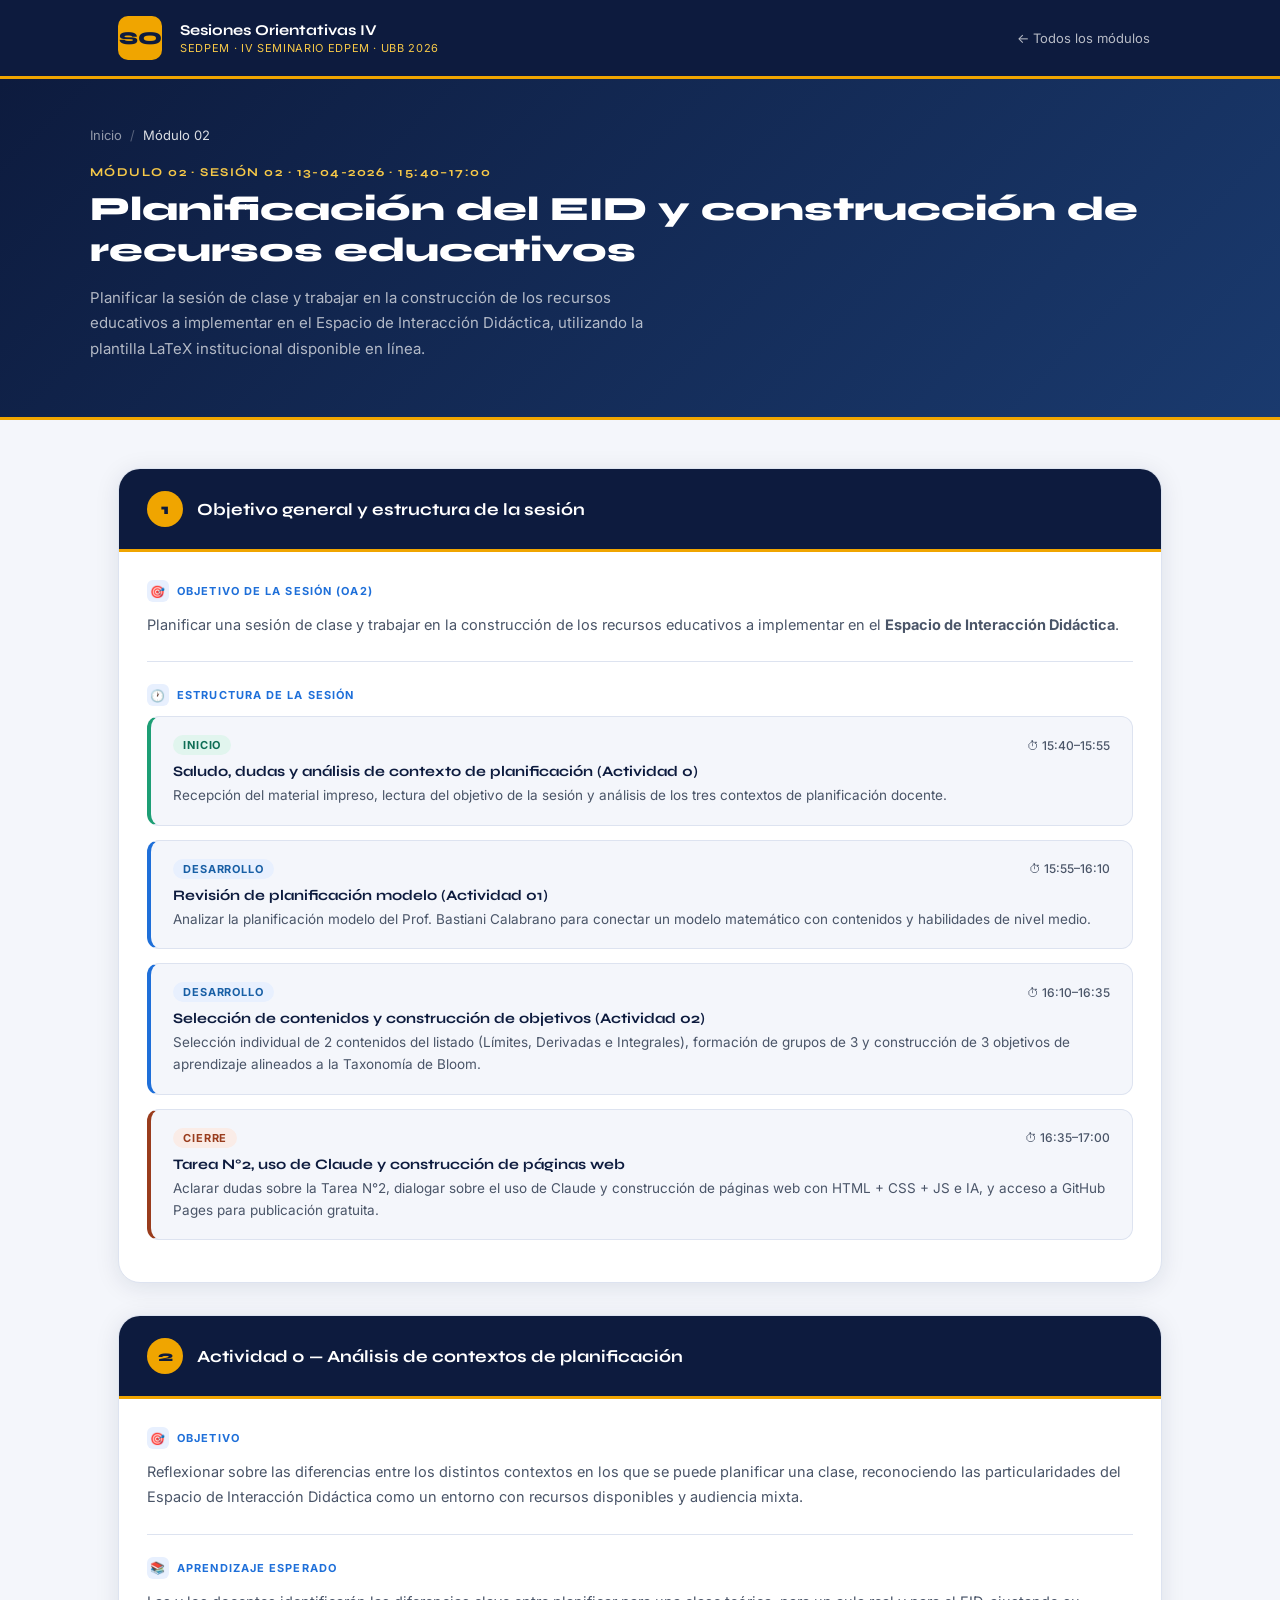
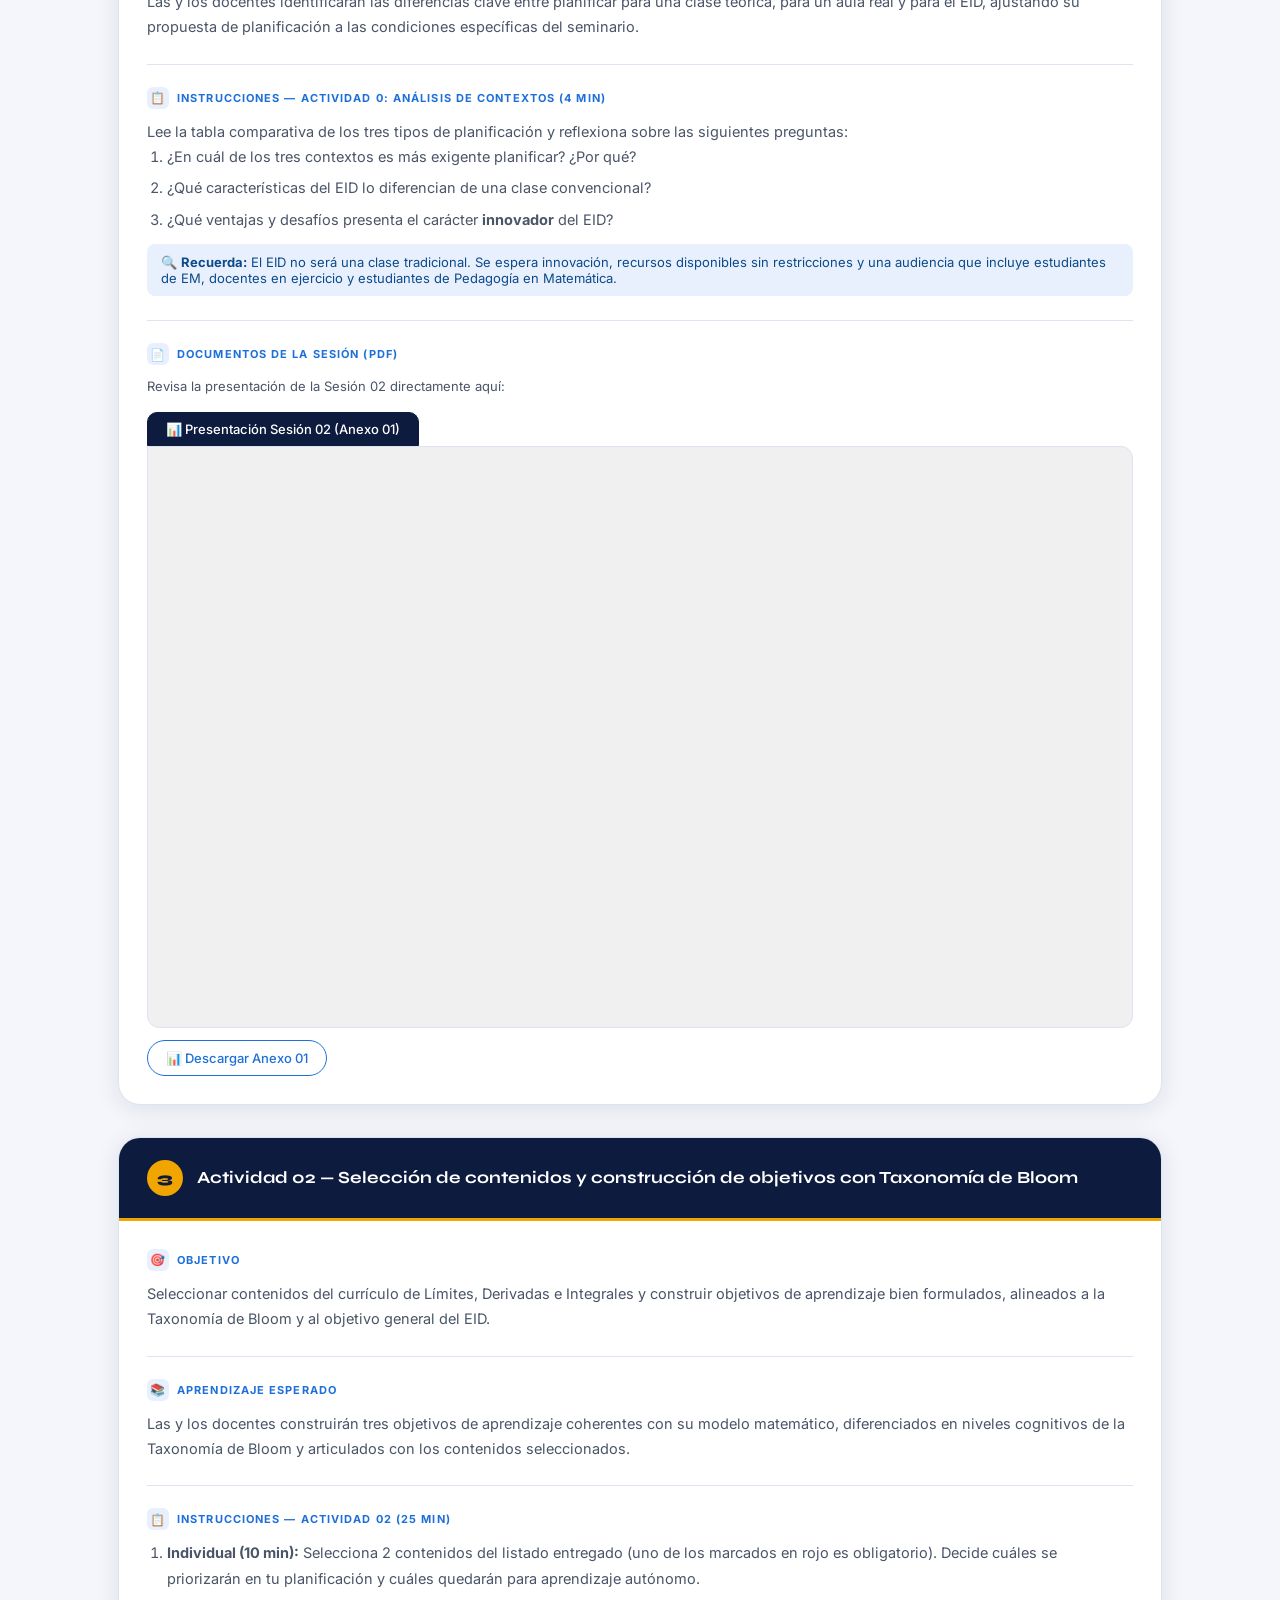
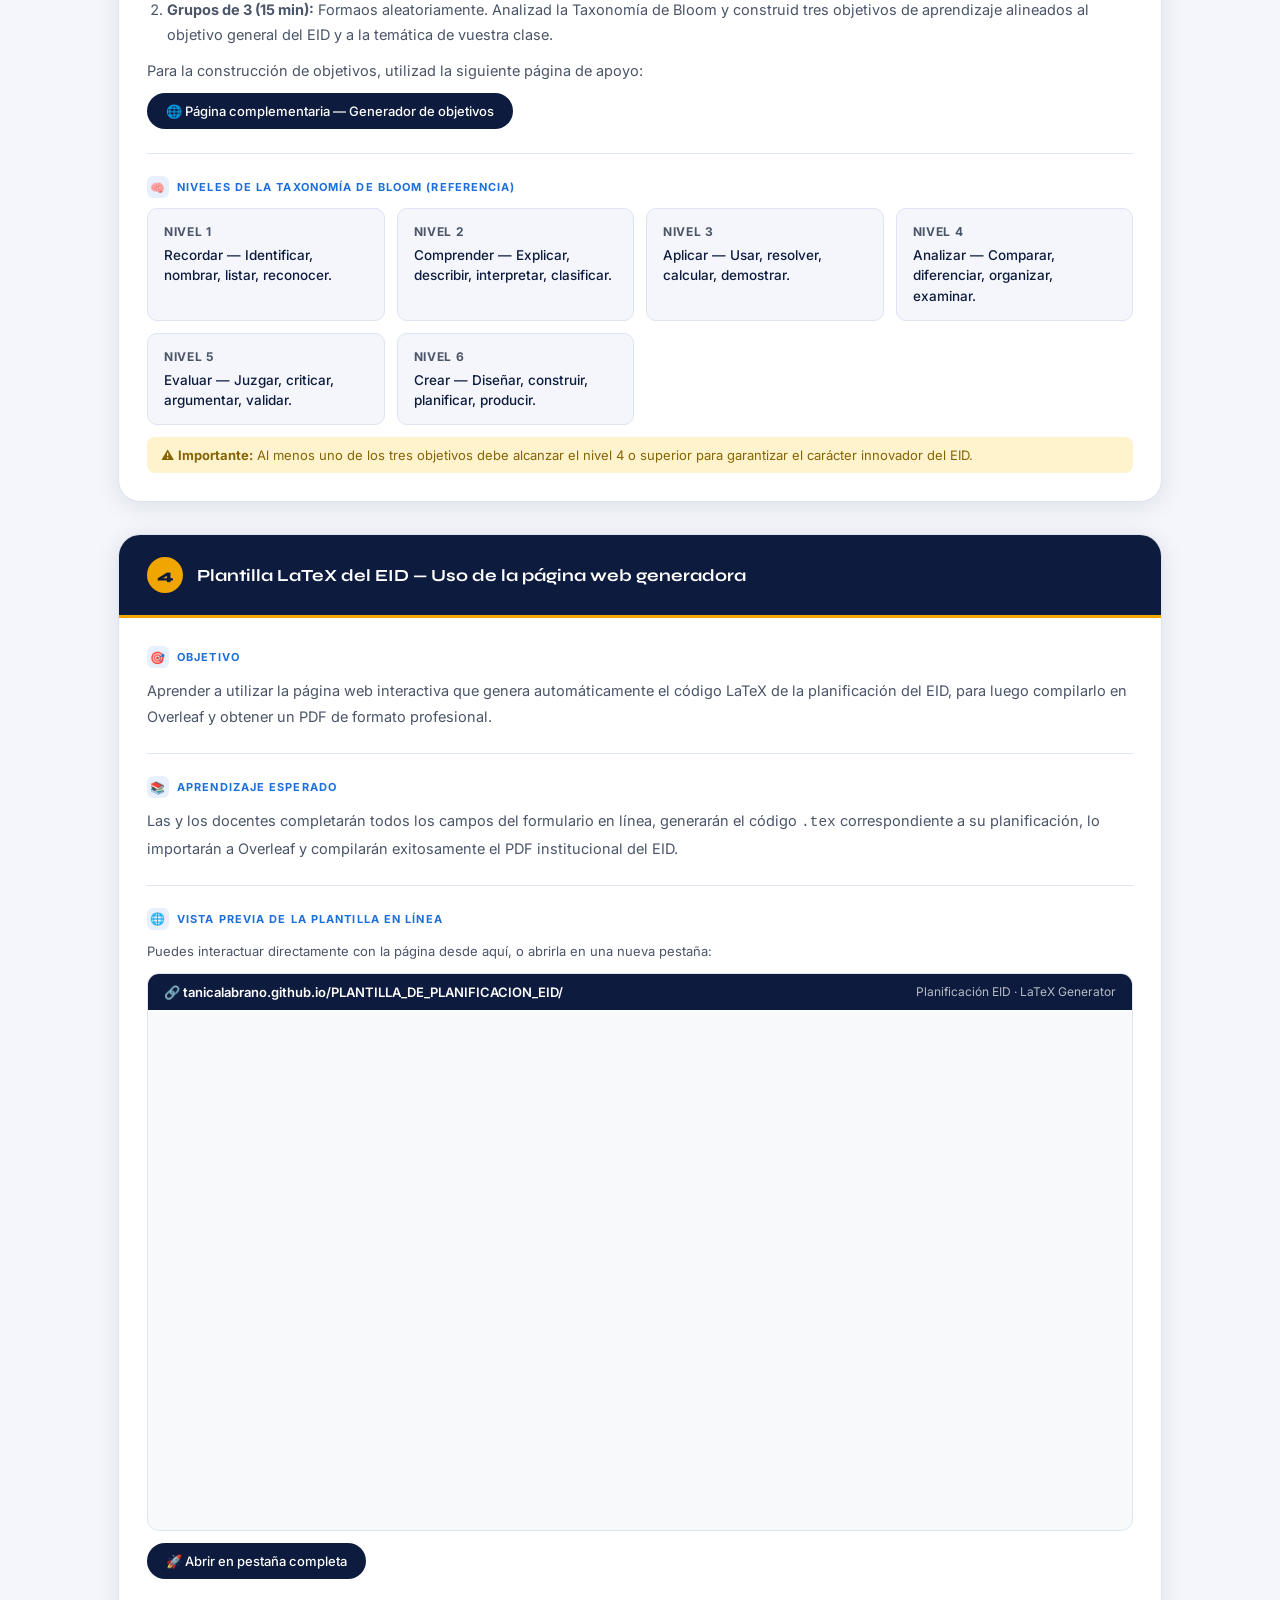
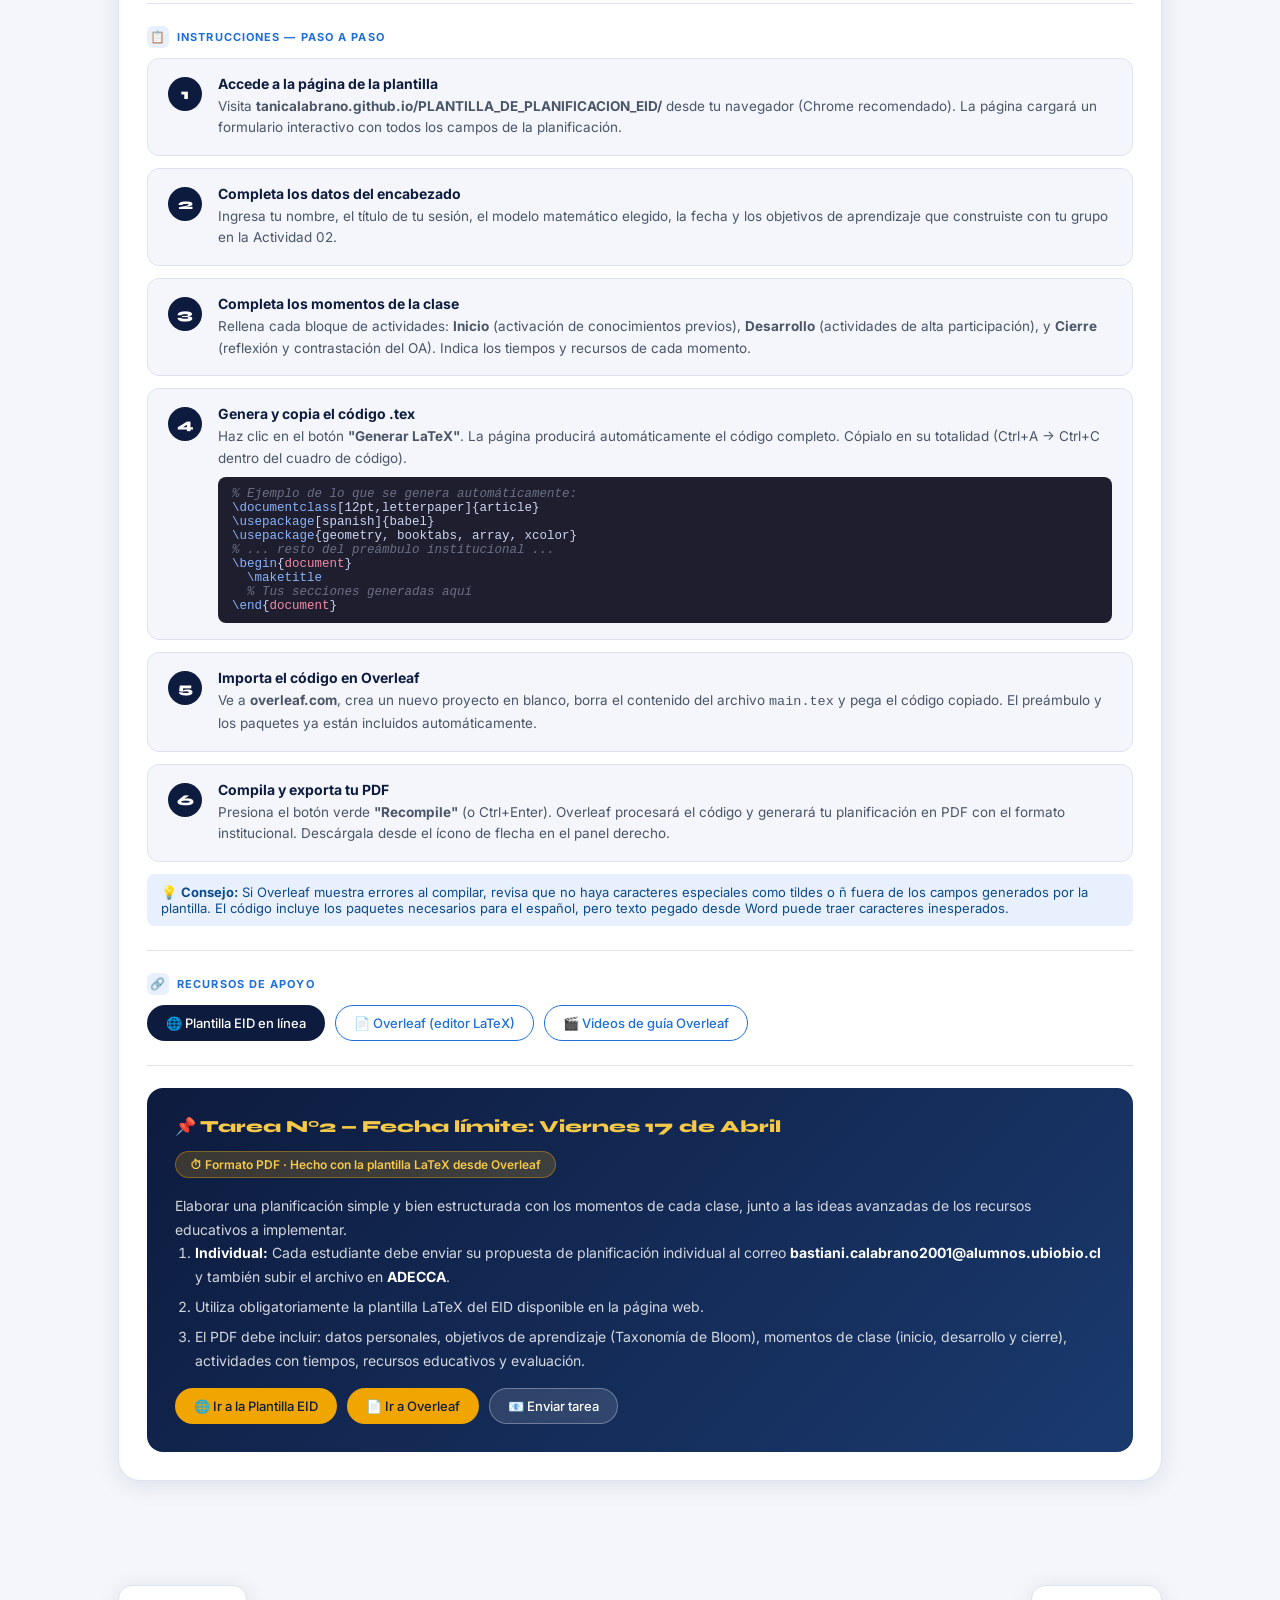
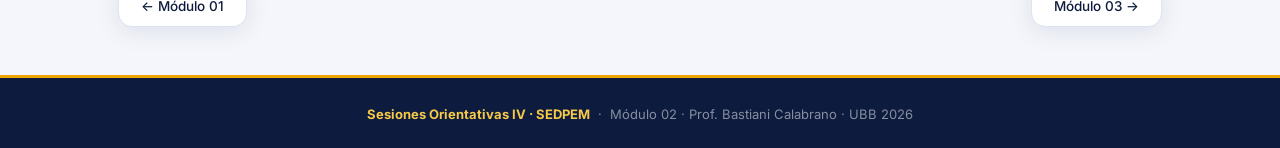
==== commit e6636a30: "Add files via upload" ====
--- a/modulos/modulo-02.html
+++ b/modulos/modulo-02.html
@@ -5,6 +5,120 @@
   <meta name="viewport" content="width=device-width, initial-scale=1.0">
   <title>Módulo 02 – Sesiones Orientativas IV SEDPEM</title>
   <link rel="stylesheet" href="../css/styles.css">
+  <style>
+    .pdf-tabs { display:flex; gap:8px; margin-bottom:0; flex-wrap:wrap; }
+    .pdf-tab {
+      background:transparent; border:1.5px solid var(--borde);
+      color:var(--gris-texto); font-size:13px; font-weight:500;
+      padding:8px 18px; border-radius:10px 10px 0 0; cursor:pointer;
+      transition:all .2s; font-family:'Inter',sans-serif;
+    }
+    .pdf-tab:hover { background:var(--gris-claro); color:var(--azul-oscuro); }
+    .pdf-tab.active { background:var(--azul-oscuro); color:#fff; border-color:var(--azul-oscuro); }
+    .pdf-panel { display:none; border:1.5px solid var(--borde); border-radius:0 12px 12px 12px; overflow:hidden; background:#f0f0f0; }
+    .pdf-panel.active { display:block; }
+    .pdf-panel iframe { width:100%; height:580px; border:none; display:block; }
+
+    .actividad-card {
+      background:var(--gris-claro); border:1px solid var(--borde);
+      border-left:4px solid var(--azul-acento); border-radius:12px;
+      padding:18px 22px; margin-bottom:14px;
+    }
+    .actividad-card.inicio { border-left-color:#1d9e75; }
+    .actividad-card.cierre { border-left-color:#993c1d; }
+    .act-header { display:flex; align-items:center; gap:10px; margin-bottom:8px; }
+    .act-badge { font-size:11px; font-weight:700; letter-spacing:.08em; text-transform:uppercase; padding:3px 10px; border-radius:999px; }
+    .act-badge.inicio  { background:#e1f5ee; color:#0f6e56; }
+    .act-badge.desarrollo { background:#e8f0fe; color:#185fa5; }
+    .act-badge.cierre  { background:#faece7; color:#993c1d; }
+    .act-tiempo { margin-left:auto; font-size:12px; color:var(--gris-texto); font-weight:500; }
+    .act-titulo { font-family:'Syne',sans-serif; font-size:14.5px; font-weight:700; color:var(--azul-oscuro); margin-bottom:4px; }
+    .act-desc { font-size:13.5px; color:var(--gris-texto); line-height:1.65; }
+
+    .tarea-box { background:linear-gradient(135deg,var(--azul-oscuro),var(--azul-medio)); border-radius:16px; padding:28px; color:#fff; margin-top:8px; }
+    .tarea-box h4 { font-family:'Syne',sans-serif; font-size:17px; font-weight:800; color:var(--dorado-claro); margin-bottom:14px; }
+    .tarea-box p, .tarea-box li { font-size:14px; color:rgba(255,255,255,.82); line-height:1.7; }
+    .tarea-box ol { padding-left:20px; }
+    .tarea-box li { margin-bottom:6px; }
+    .tarea-box strong { color:#fff; }
+    .tarea-fecha { display:inline-flex; align-items:center; gap:8px; background:rgba(240,165,0,.2); border:1px solid rgba(240,165,0,.4); color:var(--dorado-claro); font-size:12px; font-weight:600; padding:5px 14px; border-radius:999px; margin-bottom:16px; }
+
+    .bloom-grid { display:grid; grid-template-columns:repeat(auto-fill,minmax(220px,1fr)); gap:12px; margin-top:4px; }
+    .bloom-item { background:var(--gris-claro); border:1px solid var(--borde); border-radius:10px; padding:14px 16px; font-size:13.5px; color:var(--azul-oscuro); font-weight:500; line-height:1.5; }
+    .bloom-item strong { display:block; font-size:12px; letter-spacing:.06em; text-transform:uppercase; color:var(--gris-texto); margin-bottom:4px; }
+
+    .aviso { font-size:13px; color:#856404; background:#fff3cd; border-radius:8px; padding:10px 14px; margin-top:12px; }
+    .aviso-azul { font-size:13px; color:#0c4a8a; background:#e8f0fe; border-radius:8px; padding:10px 14px; margin-top:12px; }
+
+    .plantilla-demo {
+      border: 1.5px solid var(--borde);
+      border-radius: 12px;
+      overflow: hidden;
+      background: #f8f9fa;
+      margin-top: 6px;
+    }
+    .plantilla-demo-bar {
+      background: var(--azul-oscuro);
+      padding: 10px 16px;
+      display: flex;
+      align-items: center;
+      gap: 8px;
+      font-size: 13px;
+      color: #fff;
+      font-weight: 600;
+    }
+    .plantilla-demo-bar span { opacity:.7; font-weight:400; font-size:12px; }
+    .plantilla-demo iframe {
+      width: 100%;
+      height: 520px;
+      border: none;
+      display: block;
+    }
+
+    .paso-card {
+      background: var(--gris-claro);
+      border: 1px solid var(--borde);
+      border-radius: 12px;
+      padding: 16px 20px;
+      margin-bottom: 12px;
+      display: flex;
+      gap: 16px;
+      align-items: flex-start;
+    }
+    .paso-num {
+      background: var(--azul-oscuro);
+      color: #fff;
+      font-family: 'Syne', sans-serif;
+      font-weight: 800;
+      font-size: 15px;
+      width: 34px;
+      height: 34px;
+      border-radius: 50%;
+      display: flex;
+      align-items: center;
+      justify-content: center;
+      flex-shrink: 0;
+      margin-top: 2px;
+    }
+    .paso-content { flex: 1; }
+    .paso-titulo { font-weight: 700; color: var(--azul-oscuro); font-size: 14px; margin-bottom: 4px; }
+    .paso-desc { font-size: 13.5px; color: var(--gris-texto); line-height: 1.6; }
+    .paso-code {
+      font-family: 'Courier New', monospace;
+      background: #1e1e2e;
+      color: #cdd6f4;
+      font-size: 12.5px;
+      padding: 10px 14px;
+      border-radius: 8px;
+      margin-top: 8px;
+      overflow-x: auto;
+      white-space: pre;
+    }
+    .paso-code .kw { color: #89b4fa; }
+    .paso-code .str { color: #a6e3a1; }
+    .paso-code .cm { color: #6c7086; font-style:italic; }
+    .paso-code .br { color: #f38ba8; }
+  </style>
 </head>
 <body>
 
@@ -13,7 +127,7 @@
       <a href="../index.html" class="header-logo">SO</a>
       <a href="../index.html" class="header-title">
         Sesiones Orientativas IV
-        <span>SEDPEM · Curso</span>
+        <span>SEDPEM · IV Seminario EDPEM · UBB 2026</span>
       </a>
       <nav class="header-nav">
         <a href="../index.html">← Todos los módulos</a>
@@ -28,221 +142,270 @@
         <span class="breadcrumb-sep">/</span>
         <span class="breadcrumb-current">Módulo 02</span>
       </div>
-      <div class="modulo-hero-num">Módulo 02 · LaTeX · EID</div>
-      <h1>Creación de planificación del EID y recursos educativos en .tex</h1>
-      <p>Aprende a usar LaTeX para producir documentos académicos de alta calidad tipográfica: planificaciones del EID, guías para estudiantes y materiales de apoyo con formato profesional.</p>
+      <div class="modulo-hero-num">Módulo 02 · Sesión 02 · 13-04-2026 · 15:40–17:00</div>
+      <h1>Planificación del EID y construcción de recursos educativos</h1>
+      <p>Planificar la sesión de clase y trabajar en la construcción de los recursos educativos a implementar en el Espacio de Interacción Didáctica, utilizando la plantilla LaTeX institucional disponible en línea.</p>
     </div>
   </section>
 
   <div class="capsulas-container">
 
-    <!-- ── CÁPSULA 1 ── -->
+    <!-- ─── CÁPSULA 1 ─────────────────────────────────────── -->
     <article class="capsula">
       <div class="capsula-header">
         <div class="capsula-num">1</div>
-        <div class="capsula-titulo">Introducción a LaTeX para docentes</div>
+        <div class="capsula-titulo">Objetivo general y estructura de la sesión</div>
       </div>
       <div class="capsula-body">
 
         <div class="capsula-bloque">
-          <div class="bloque-label"><div class="bloque-label-icon">🎯</div> Objetivo</div>
-          <p>Familiarizarse con el entorno LaTeX y comprender su valor para la producción de documentos educativos formales con tipografía de calidad profesional.</p>
-        </div>
-
-        <hr class="divider">
-
-        <div class="capsula-bloque">
-          <div class="bloque-label"><div class="bloque-label-icon">📚</div> Aprendizaje esperado</div>
-          <p>Las y los docentes identificarán la estructura básica de un documento .tex, instalarán o accederán a un editor en línea (Overleaf) y compilarán su primer documento exitosamente.</p>
-        </div>
-
-        <hr class="divider">
-
-        <div class="capsula-bloque">
-          <div class="bloque-label"><div class="bloque-label-icon">📋</div> Instrucciones</div>
-          <ol>
-            <li>Accede a <strong>Overleaf</strong> (overleaf.com) y crea una cuenta gratuita.</li>
-            <li>Crea un nuevo proyecto en blanco y observa la estructura básica del archivo .tex.</li>
-            <li>Identifica: <code>\documentclass</code>, <code>\begin{document}</code> y <code>\end{document}</code>.</li>
-            <li>Escribe un párrafo de presentación personal y compila el documento (botón verde "Recompile").</li>
-            <li>Descarga el PDF generado y compáralo con un documento Word equivalente.</li>
-          </ol>
-        </div>
-
-        <hr class="divider">
-
-        <!-- ── VIDEO PLAYER CÁPSULA 1 ── -->
-        <div class="capsula-bloque video-bloque-fullwidth">
-          <div style="padding: 0 28px 1rem;">
-            <div class="bloque-label"><div class="bloque-label-icon">🎬</div> Videos de la cápsula</div>
-            <div class="capsula-progress" id="progress-c1">
-              <span class="progress-label">Progreso</span>
-              <div class="progress-bar-track">
-                <div class="progress-bar-fill" id="fill-c1" style="width: 0%"></div>
-              </div>
-              <span class="progress-count" id="count-c1">0 / 2</span>
-            </div>
-          </div>
-
-          <div class="video-player-section">
-            <div class="video-player-layout">
-
-              <div class="video-main">
-                <div class="video-embed-wrapper">
-                  <div class="video-placeholder" id="placeholder-c1" onclick="playVideo('c1', 0)">
-                    <div class="video-placeholder-icon">▶</div>
-                    <div class="video-placeholder-title">Haz clic para reproducir el primer video</div>
-                  </div>
-                  <iframe id="player-c1" src="" allowfullscreen loading="lazy" title="Video cápsula 1" style="display:none;"></iframe>
-                </div>
-                <div class="video-info-bar">
-                  <span class="video-info-title" id="title-c1">Selecciona un video para comenzar</span>
-                  <span class="video-info-meta" id="meta-c1"></span>
-                </div>
-              </div>
-
-              <div class="video-sidebar">
-                <div class="sidebar-header">Contenido · 2 videos</div>
-                <div class="sidebar-list" id="list-c1">
-
-                  <div class="video-item" onclick="playVideo('c1', 0)" data-index="0">
-                    <div class="item-check" id="check-c1-0"></div>
-                    <div class="item-info">
-                      <div class="item-title">Introducción a LaTeX y Overleaf</div>
-                      <div class="item-now-playing">▶ Reproduciendo</div>
-                      <div class="item-duration">⏱ 10 min</div>
-                    </div>
-                  </div>
-
-                  <div class="video-item" onclick="playVideo('c1', 1)" data-index="1">
-                    <div class="item-check" id="check-c1-1"></div>
-                    <div class="item-info">
-                      <div class="item-title">Tu primer documento .tex paso a paso</div>
-                      <div class="item-now-playing">▶ Reproduciendo</div>
-                      <div class="item-duration">⏱ 12 min</div>
-                    </div>
-                  </div>
-
-                </div>
-              </div>
-            </div>
-          </div>
-        </div>
-
-        <hr class="divider">
-
-        <div class="capsula-bloque">
-          <div class="bloque-label"><div class="bloque-label-icon">🔗</div> Recursos de apoyo</div>
-          <div class="botones-recursos">
-            <a href="https://www.overleaf.com" target="_blank" class="btn-recurso">🌐 Overleaf (editor en línea)</a>
-            <a href="#" target="_blank" class="btn-recurso secondary">📄 Plantilla base .tex</a>
-            <a href="#" target="_blank" class="btn-recurso secondary">📖 Cheatsheet LaTeX básico</a>
+          <div class="bloque-label"><div class="bloque-label-icon">🎯</div> Objetivo de la sesión (OA2)</div>
+          <p>Planificar una sesión de clase y trabajar en la construcción de los recursos educativos a implementar en el <strong>Espacio de Interacción Didáctica</strong>.</p>
+        </div>
+
+        <hr class="divider">
+
+        <div class="capsula-bloque">
+          <div class="bloque-label"><div class="bloque-label-icon">🕐</div> Estructura de la sesión</div>
+
+          <div class="actividad-card inicio">
+            <div class="act-header"><span class="act-badge inicio">Inicio</span><span class="act-tiempo">⏱ 15:40–15:55</span></div>
+            <div class="act-titulo">Saludo, dudas y análisis de contexto de planificación (Actividad 0)</div>
+            <div class="act-desc">Recepción del material impreso, lectura del objetivo de la sesión y análisis de los tres contextos de planificación docente.</div>
+          </div>
+
+          <div class="actividad-card">
+            <div class="act-header"><span class="act-badge desarrollo">Desarrollo</span><span class="act-tiempo">⏱ 15:55–16:10</span></div>
+            <div class="act-titulo">Revisión de planificación modelo (Actividad 01)</div>
+            <div class="act-desc">Analizar la planificación modelo del Prof. Bastiani Calabrano para conectar un modelo matemático con contenidos y habilidades de nivel medio.</div>
+          </div>
+
+          <div class="actividad-card">
+            <div class="act-header"><span class="act-badge desarrollo">Desarrollo</span><span class="act-tiempo">⏱ 16:10–16:35</span></div>
+            <div class="act-titulo">Selección de contenidos y construcción de objetivos (Actividad 02)</div>
+            <div class="act-desc">Selección individual de 2 contenidos del listado (Límites, Derivadas e Integrales), formación de grupos de 3 y construcción de 3 objetivos de aprendizaje alineados a la Taxonomía de Bloom.</div>
+          </div>
+
+          <div class="actividad-card cierre">
+            <div class="act-header"><span class="act-badge cierre">Cierre</span><span class="act-tiempo">⏱ 16:35–17:00</span></div>
+            <div class="act-titulo">Tarea N°2, uso de Claude y construcción de páginas web</div>
+            <div class="act-desc">Aclarar dudas sobre la Tarea N°2, dialogar sobre el uso de Claude y construcción de páginas web con HTML + CSS + JS e IA, y acceso a GitHub Pages para publicación gratuita.</div>
           </div>
         </div>
 
       </div>
     </article>
 
-    <!-- ── CÁPSULA 2 ── -->
+    <!-- ─── CÁPSULA 2 ─────────────────────────────────────── -->
     <article class="capsula">
       <div class="capsula-header">
         <div class="capsula-num">2</div>
-        <div class="capsula-titulo">Planificación del EID en formato .tex</div>
+        <div class="capsula-titulo">Actividad 0 — Análisis de contextos de planificación</div>
       </div>
       <div class="capsula-body">
 
         <div class="capsula-bloque">
           <div class="bloque-label"><div class="bloque-label-icon">🎯</div> Objetivo</div>
-          <p>Construir la planificación oficial del EID utilizando la plantilla LaTeX institucional, incorporando todos los componentes pedagógicos requeridos.</p>
+          <p>Reflexionar sobre las diferencias entre los distintos contextos en los que se puede planificar una clase, reconociendo las particularidades del Espacio de Interacción Didáctica como un entorno con recursos disponibles y audiencia mixta.</p>
         </div>
 
         <hr class="divider">
 
         <div class="capsula-bloque">
           <div class="bloque-label"><div class="bloque-label-icon">📚</div> Aprendizaje esperado</div>
-          <p>Las y los docentes producirán una planificación del EID completa y formateada en LaTeX, con secciones de objetivos, metodología, actividades y evaluación correctamente estructuradas.</p>
-        </div>
-
-        <hr class="divider">
-
-        <div class="capsula-bloque">
-          <div class="bloque-label"><div class="bloque-label-icon">📋</div> Instrucciones</div>
+          <p>Las y los docentes identificarán las diferencias clave entre planificar para una clase teórica, para un aula real y para el EID, ajustando su propuesta de planificación a las condiciones específicas del seminario.</p>
+        </div>
+
+        <hr class="divider">
+
+        <div class="capsula-bloque">
+          <div class="bloque-label"><div class="bloque-label-icon">📋</div> Instrucciones — Actividad 0: Análisis de contextos (4 min)</div>
+          <p>Lee la tabla comparativa de los tres tipos de planificación y reflexiona sobre las siguientes preguntas:</p>
           <ol>
-            <li>Descarga la plantilla institucional del EID en formato .tex desde el enlace de recursos.</li>
-            <li>Importa la plantilla en Overleaf como nuevo proyecto.</li>
-            <li>Completa cada sección siguiendo las instrucciones en comentarios dentro del código.</li>
-            <li>Agrega al menos una tabla de actividades con columnas: Actividad, Tiempo, Materiales, Responsable.</li>
-            <li>Compila y verifica que el PDF resultante cumpla con los estándares de formato institucional.</li>
+            <li>¿En cuál de los tres contextos es más exigente planificar? ¿Por qué?</li>
+            <li>¿Qué características del EID lo diferencian de una clase convencional?</li>
+            <li>¿Qué ventajas y desafíos presenta el carácter <strong>innovador</strong> del EID?</li>
           </ol>
-        </div>
-
-        <hr class="divider">
-
-        <!-- ── VIDEO PLAYER CÁPSULA 2 ── -->
-        <div class="capsula-bloque video-bloque-fullwidth">
-          <div style="padding: 0 28px 1rem;">
-            <div class="bloque-label"><div class="bloque-label-icon">🎬</div> Videos de la cápsula</div>
-            <div class="capsula-progress" id="progress-c2">
-              <span class="progress-label">Progreso</span>
-              <div class="progress-bar-track">
-                <div class="progress-bar-fill" id="fill-c2" style="width: 0%"></div>
-              </div>
-              <span class="progress-count" id="count-c2">0 / 3</span>
-            </div>
-          </div>
-
-          <div class="video-player-section">
-            <div class="video-player-layout">
-
-              <div class="video-main">
-                <div class="video-embed-wrapper">
-                  <div class="video-placeholder" id="placeholder-c2" onclick="playVideo('c2', 0)">
-                    <div class="video-placeholder-icon">▶</div>
-                    <div class="video-placeholder-title">Haz clic para reproducir el primer video</div>
-                  </div>
-                  <iframe id="player-c2" src="" allowfullscreen loading="lazy" title="Video cápsula 2" style="display:none;"></iframe>
-                </div>
-                <div class="video-info-bar">
-                  <span class="video-info-title" id="title-c2">Selecciona un video para comenzar</span>
-                  <span class="video-info-meta" id="meta-c2"></span>
-                </div>
-              </div>
-
-              <div class="video-sidebar">
-                <div class="sidebar-header">Contenido · 3 videos</div>
-                <div class="sidebar-list" id="list-c2">
-
-                  <div class="video-item" onclick="playVideo('c2', 0)" data-index="0">
-                    <div class="item-check" id="check-c2-0"></div>
-                    <div class="item-info">
-                      <div class="item-title">Importar la plantilla EID en Overleaf</div>
-                      <div class="item-now-playing">▶ Reproduciendo</div>
-                      <div class="item-duration">⏱ 8 min</div>
-                    </div>
-                  </div>
-
-                  <div class="video-item" onclick="playVideo('c2', 1)" data-index="1">
-                    <div class="item-check" id="check-c2-1"></div>
-                    <div class="item-info">
-                      <div class="item-title">Completar secciones y agregar tablas</div>
-                      <div class="item-now-playing">▶ Reproduciendo</div>
-                      <div class="item-duration">⏱ 14 min</div>
-                    </div>
-                  </div>
-
-                  <div class="video-item" onclick="playVideo('c2', 2)" data-index="2">
-                    <div class="item-check" id="check-c2-2"></div>
-                    <div class="item-info">
-                      <div class="item-title">Compilar y exportar el PDF final</div>
-                      <div class="item-now-playing">▶ Reproduciendo</div>
-                      <div class="item-duration">⏱ 7 min</div>
-                    </div>
-                  </div>
-
-                </div>
-              </div>
-            </div>
-          </div>
+          <div class="aviso-azul">🔍 <strong>Recuerda:</strong> El EID no será una clase tradicional. Se espera innovación, recursos disponibles sin restricciones y una audiencia que incluye estudiantes de EM, docentes en ejercicio y estudiantes de Pedagogía en Matemática.</div>
+        </div>
+
+        <hr class="divider">
+
+        <div class="capsula-bloque">
+          <div class="bloque-label"><div class="bloque-label-icon">📄</div> Documentos de la sesión (PDF)</div>
+          <p style="font-size:13px;color:var(--gris-texto);margin-bottom:14px;">Revisa la presentación de la Sesión 02 directamente aquí:</p>
+
+          <div class="pdf-tabs">
+            <button class="pdf-tab active" onclick="showPdf('pdf1',this)">📊 Presentación Sesión 02 (Anexo 01)</button>
+          </div>
+          <div id="pdf1" class="pdf-panel active">
+            <iframe src="ANEXO_01_SESION_ORIENTATIVA_02.pdf" title="Presentación Sesión 02"></iframe>
+          </div>
+
+          <div style="display:flex;gap:10px;margin-top:12px;flex-wrap:wrap;">
+            <a href="ANEXO_01_SESION_ORIENTATIVA_02.pdf" target="_blank" class="btn-recurso secondary">📊 Descargar Anexo 01</a>
+          </div>
+        </div>
+
+      </div>
+    </article>
+
+    <!-- ─── CÁPSULA 3 ─────────────────────────────────────── -->
+    <article class="capsula">
+      <div class="capsula-header">
+        <div class="capsula-num">3</div>
+        <div class="capsula-titulo">Actividad 02 — Selección de contenidos y construcción de objetivos con Taxonomía de Bloom</div>
+      </div>
+      <div class="capsula-body">
+
+        <div class="capsula-bloque">
+          <div class="bloque-label"><div class="bloque-label-icon">🎯</div> Objetivo</div>
+          <p>Seleccionar contenidos del currículo de Límites, Derivadas e Integrales y construir objetivos de aprendizaje bien formulados, alineados a la Taxonomía de Bloom y al objetivo general del EID.</p>
+        </div>
+
+        <hr class="divider">
+
+        <div class="capsula-bloque">
+          <div class="bloque-label"><div class="bloque-label-icon">📚</div> Aprendizaje esperado</div>
+          <p>Las y los docentes construirán tres objetivos de aprendizaje coherentes con su modelo matemático, diferenciados en niveles cognitivos de la Taxonomía de Bloom y articulados con los contenidos seleccionados.</p>
+        </div>
+
+        <hr class="divider">
+
+        <div class="capsula-bloque">
+          <div class="bloque-label"><div class="bloque-label-icon">📋</div> Instrucciones — Actividad 02 (25 min)</div>
+          <ol>
+            <li><strong>Individual (10 min):</strong> Selecciona 2 contenidos del listado entregado (uno de los marcados en rojo es obligatorio). Decide cuáles se priorizarán en tu planificación y cuáles quedarán para aprendizaje autónomo.</li>
+            <li><strong>Grupos de 3 (15 min):</strong> Formaos aleatoriamente. Analizad la Taxonomía de Bloom y construid tres objetivos de aprendizaje alineados al objetivo general del EID y a la temática de vuestra clase.</li>
+          </ol>
+          <p style="margin-top:10px;">Para la construcción de objetivos, utilizad la siguiente página de apoyo:</p>
+          <div style="margin-top:10px;">
+            <a href="https://tanicalabrano.github.io/GENERADOR_OA/" target="_blank" class="btn-recurso">🌐 Página complementaria — Generador de objetivos</a>
+          </div>
+        </div>
+
+        <hr class="divider">
+
+        <div class="capsula-bloque">
+          <div class="bloque-label"><div class="bloque-label-icon">🧠</div> Niveles de la Taxonomía de Bloom (referencia)</div>
+          <div class="bloom-grid">
+            <div class="bloom-item"><strong>Nivel 1</strong>Recordar — Identificar, nombrar, listar, reconocer.</div>
+            <div class="bloom-item"><strong>Nivel 2</strong>Comprender — Explicar, describir, interpretar, clasificar.</div>
+            <div class="bloom-item"><strong>Nivel 3</strong>Aplicar — Usar, resolver, calcular, demostrar.</div>
+            <div class="bloom-item"><strong>Nivel 4</strong>Analizar — Comparar, diferenciar, organizar, examinar.</div>
+            <div class="bloom-item"><strong>Nivel 5</strong>Evaluar — Juzgar, criticar, argumentar, validar.</div>
+            <div class="bloom-item"><strong>Nivel 6</strong>Crear — Diseñar, construir, planificar, producir.</div>
+          </div>
+          <div class="aviso">⚠️ <strong>Importante:</strong> Al menos uno de los tres objetivos debe alcanzar el nivel 4 o superior para garantizar el carácter innovador del EID.</div>
+        </div>
+
+      </div>
+    </article>
+
+    <!-- ─── CÁPSULA 4 ─────────────────────────────────────── -->
+    <article class="capsula">
+      <div class="capsula-header">
+        <div class="capsula-num">4</div>
+        <div class="capsula-titulo">Plantilla LaTeX del EID — Uso de la página web generadora</div>
+      </div>
+      <div class="capsula-body">
+
+        <div class="capsula-bloque">
+          <div class="bloque-label"><div class="bloque-label-icon">🎯</div> Objetivo</div>
+          <p>Aprender a utilizar la página web interactiva que genera automáticamente el código LaTeX de la planificación del EID, para luego compilarlo en Overleaf y obtener un PDF de formato profesional.</p>
+        </div>
+
+        <hr class="divider">
+
+        <div class="capsula-bloque">
+          <div class="bloque-label"><div class="bloque-label-icon">📚</div> Aprendizaje esperado</div>
+          <p>Las y los docentes completarán todos los campos del formulario en línea, generarán el código <code>.tex</code> correspondiente a su planificación, lo importarán a Overleaf y compilarán exitosamente el PDF institucional del EID.</p>
+        </div>
+
+        <hr class="divider">
+
+        <div class="capsula-bloque">
+          <div class="bloque-label"><div class="bloque-label-icon">🌐</div> Vista previa de la plantilla en línea</div>
+          <p style="font-size:13px;color:var(--gris-texto);margin-bottom:10px;">Puedes interactuar directamente con la página desde aquí, o abrirla en una nueva pestaña:</p>
+          <div class="plantilla-demo">
+            <div class="plantilla-demo-bar">
+              🔗 tanicalabrano.github.io/PLANTILLA_DE_PLANIFICACION_EID/
+              <span style="margin-left:auto;">Planificación EID · LaTeX Generator</span>
+            </div>
+            <iframe
+              src="https://tanicalabrano.github.io/PLANTILLA_DE_PLANIFICACION_EID/"
+              title="Plantilla LaTeX EID"
+              loading="lazy">
+            </iframe>
+          </div>
+          <div style="margin-top:12px;">
+            <a href="https://tanicalabrano.github.io/PLANTILLA_DE_PLANIFICACION_EID/" target="_blank" class="btn-recurso">🚀 Abrir en pestaña completa</a>
+          </div>
+        </div>
+
+        <hr class="divider">
+
+        <div class="capsula-bloque">
+          <div class="bloque-label"><div class="bloque-label-icon">📋</div> Instrucciones — Paso a paso</div>
+
+          <div class="paso-card">
+            <div class="paso-num">1</div>
+            <div class="paso-content">
+              <div class="paso-titulo">Accede a la página de la plantilla</div>
+              <div class="paso-desc">Visita <strong>tanicalabrano.github.io/PLANTILLA_DE_PLANIFICACION_EID/</strong> desde tu navegador (Chrome recomendado). La página cargará un formulario interactivo con todos los campos de la planificación.</div>
+            </div>
+          </div>
+
+          <div class="paso-card">
+            <div class="paso-num">2</div>
+            <div class="paso-content">
+              <div class="paso-titulo">Completa los datos del encabezado</div>
+              <div class="paso-desc">Ingresa tu nombre, el título de tu sesión, el modelo matemático elegido, la fecha y los objetivos de aprendizaje que construiste con tu grupo en la Actividad 02.</div>
+            </div>
+          </div>
+
+          <div class="paso-card">
+            <div class="paso-num">3</div>
+            <div class="paso-content">
+              <div class="paso-titulo">Completa los momentos de la clase</div>
+              <div class="paso-desc">Rellena cada bloque de actividades: <strong>Inicio</strong> (activación de conocimientos previos), <strong>Desarrollo</strong> (actividades de alta participación), y <strong>Cierre</strong> (reflexión y contrastación del OA). Indica los tiempos y recursos de cada momento.</div>
+            </div>
+          </div>
+
+          <div class="paso-card">
+            <div class="paso-num">4</div>
+            <div class="paso-content">
+              <div class="paso-titulo">Genera y copia el código .tex</div>
+              <div class="paso-desc">Haz clic en el botón <strong>"Generar LaTeX"</strong>. La página producirá automáticamente el código completo. Cópialo en su totalidad (Ctrl+A → Ctrl+C dentro del cuadro de código).</div>
+              <div class="paso-code"><span class="cm">% Ejemplo de lo que se genera automáticamente:</span>
+<span class="kw">\documentclass</span>[12pt,letterpaper]{article}
+<span class="kw">\usepackage</span>[spanish]{babel}
+<span class="kw">\usepackage</span>{geometry, booktabs, array, xcolor}
+<span class="cm">% ... resto del preámbulo institucional ...</span>
+<span class="kw">\begin</span>{<span class="br">document</span>}
+  <span class="kw">\maketitle</span>
+  <span class="cm">% Tus secciones generadas aquí</span>
+<span class="kw">\end</span>{<span class="br">document</span>}</div>
+            </div>
+          </div>
+
+          <div class="paso-card">
+            <div class="paso-num">5</div>
+            <div class="paso-content">
+              <div class="paso-titulo">Importa el código en Overleaf</div>
+              <div class="paso-desc">Ve a <strong>overleaf.com</strong>, crea un nuevo proyecto en blanco, borra el contenido del archivo <code>main.tex</code> y pega el código copiado. El preámbulo y los paquetes ya están incluidos automáticamente.</div>
+            </div>
+          </div>
+
+          <div class="paso-card">
+            <div class="paso-num">6</div>
+            <div class="paso-content">
+              <div class="paso-titulo">Compila y exporta tu PDF</div>
+              <div class="paso-desc">Presiona el botón verde <strong>"Recompile"</strong> (o Ctrl+Enter). Overleaf procesará el código y generará tu planificación en PDF con el formato institucional. Descárgala desde el ícono de flecha en el panel derecho.</div>
+            </div>
+          </div>
+
+          <div class="aviso-azul">💡 <strong>Consejo:</strong> Si Overleaf muestra errores al compilar, revisa que no haya caracteres especiales como tildes o ñ fuera de los campos generados por la plantilla. El código incluye los paquetes necesarios para el español, pero texto pegado desde Word puede traer caracteres inesperados.</div>
         </div>
 
         <hr class="divider">
@@ -250,10 +413,27 @@
         <div class="capsula-bloque">
           <div class="bloque-label"><div class="bloque-label-icon">🔗</div> Recursos de apoyo</div>
           <div class="botones-recursos">
-            <a href="#" target="_blank" class="btn-recurso">📥 Plantilla EID .tex</a>
-            <a href="#" target="_blank" class="btn-recurso secondary">📊 Ejemplo EID completado</a>
-            <a href="#" target="_blank" class="btn-recurso secondary">❓ FAQ LaTeX para docentes</a>
-            <a href="modulo-03.html" class="btn-recurso dorado">▶ Avanzar al Módulo 03</a>
+            <a href="https://tanicalabrano.github.io/PLANTILLA_DE_PLANIFICACION_EID/" target="_blank" class="btn-recurso">🌐 Plantilla EID en línea</a>
+            <a href="https://www.overleaf.com" target="_blank" class="btn-recurso secondary">📄 Overleaf (editor LaTeX)</a>
+            <a href="https://www.dropbox.com/scl/fo/iug0b0ygu1jlfxlextm1b/ADG_98grXQCXV-ZtAwHkw9s?rlkey=4kknzs8i8xogs203qd1yycdf9&st=dznlv282&dl=0" target="_blank" class="btn-recurso secondary">🎬 Videos de guía Overleaf</a>
+          </div>
+        </div>
+
+        <hr class="divider">
+
+        <div class="tarea-box">
+          <h4>📌 Tarea N°2 — Fecha límite: Viernes 17 de Abril</h4>
+          <div class="tarea-fecha">⏱ Formato PDF · Hecho con la plantilla LaTeX desde Overleaf</div>
+          <p>Elaborar una planificación simple y bien estructurada con los momentos de cada clase, junto a las ideas avanzadas de los recursos educativos a implementar.</p>
+          <ol>
+            <li><strong>Individual:</strong> Cada estudiante debe enviar su propuesta de planificación individual al correo <strong>bastiani.calabrano2001@alumnos.ubiobio.cl</strong> y también subir el archivo en <strong>ADECCA</strong>.</li>
+            <li>Utiliza obligatoriamente la plantilla LaTeX del EID disponible en la página web.</li>
+            <li>El PDF debe incluir: datos personales, objetivos de aprendizaje (Taxonomía de Bloom), momentos de clase (inicio, desarrollo y cierre), actividades con tiempos, recursos educativos y evaluación.</li>
+          </ol>
+          <div style="margin-top:16px;display:flex;gap:10px;flex-wrap:wrap;">
+            <a href="https://tanicalabrano.github.io/PLANTILLA_DE_PLANIFICACION_EID/" target="_blank" class="btn-recurso dorado">🌐 Ir a la Plantilla EID</a>
+            <a href="https://www.overleaf.com" target="_blank" class="btn-recurso dorado">📄 Ir a Overleaf</a>
+            <a href="mailto:bastiani.calabrano2001@alumnos.ubiobio.cl" class="btn-recurso" style="background:rgba(255,255,255,.12);border:1.5px solid rgba(255,255,255,.3);color:#fff;">📧 Enviar tarea</a>
           </div>
         </div>
 
@@ -268,61 +448,15 @@
   </div>
 
   <footer class="site-footer">
-    <strong>Sesiones Orientativas IV · SEDPEM</strong> &nbsp;·&nbsp; Módulo 02
+    <strong>Sesiones Orientativas IV · SEDPEM</strong> &nbsp;·&nbsp; Módulo 02 · Prof. Bastiani Calabrano · UBB 2026
   </footer>
 
   <script>
-    const videoData = {
-      c1: [
-        { id: 'VIDEO_ID_1A', title: 'Introducción a LaTeX y Overleaf',           duration: '10 min' },
-        { id: 'VIDEO_ID_1B', title: 'Tu primer documento .tex paso a paso',       duration: '12 min' },
-      ],
-      c2: [
-        { id: 'VIDEO_ID_2A', title: 'Importar la plantilla EID en Overleaf',      duration: '8 min'  },
-        { id: 'VIDEO_ID_2B', title: 'Completar secciones y agregar tablas',       duration: '14 min' },
-        { id: 'VIDEO_ID_2C', title: 'Compilar y exportar el PDF final',           duration: '7 min'  },
-      ]
-    };
-
-    const watched = { c1: new Set(), c2: new Set() };
-
-    function playVideo(capsule, index) {
-      const video = videoData[capsule][index];
-
-      const placeholder = document.getElementById('placeholder-' + capsule);
-      const player      = document.getElementById('player-' + capsule);
-      placeholder.style.display = 'none';
-      player.style.display      = 'block';
-      player.src = 'https://www.youtube.com/embed/' + video.id + '?autoplay=1&rel=0';
-
-      document.getElementById('title-' + capsule).textContent = video.title;
-      document.getElementById('meta-'  + capsule).textContent = video.duration;
-
-      document.querySelectorAll('#list-' + capsule + ' .video-item').forEach((item, i) => {
-        item.classList.toggle('active', i === index);
-      });
-
-      watched[capsule].add(index);
-      updateProgress(capsule);
-    }
-
-    function updateProgress(capsule) {
-      const total = videoData[capsule].length;
-      const done  = watched[capsule].size;
-      const pct   = Math.round((done / total) * 100);
-
-      document.getElementById('fill-'  + capsule).style.width  = pct + '%';
-      document.getElementById('count-' + capsule).textContent  = done + ' / ' + total;
-
-      watched[capsule].forEach(i => {
-        const check = document.getElementById('check-' + capsule + '-' + i);
-        if (check) {
-          check.style.background  = '#5624d0';
-          check.style.borderColor = '#5624d0';
-          check.textContent       = '✓';
-          check.closest('.video-item').classList.add('completed');
-        }
-      });
+    function showPdf(id, btn) {
+      document.querySelectorAll('.pdf-panel').forEach(p => p.classList.remove('active'));
+      document.querySelectorAll('.pdf-tab').forEach(t => t.classList.remove('active'));
+      document.getElementById(id).classList.add('active');
+      btn.classList.add('active');
     }
   </script>
 
